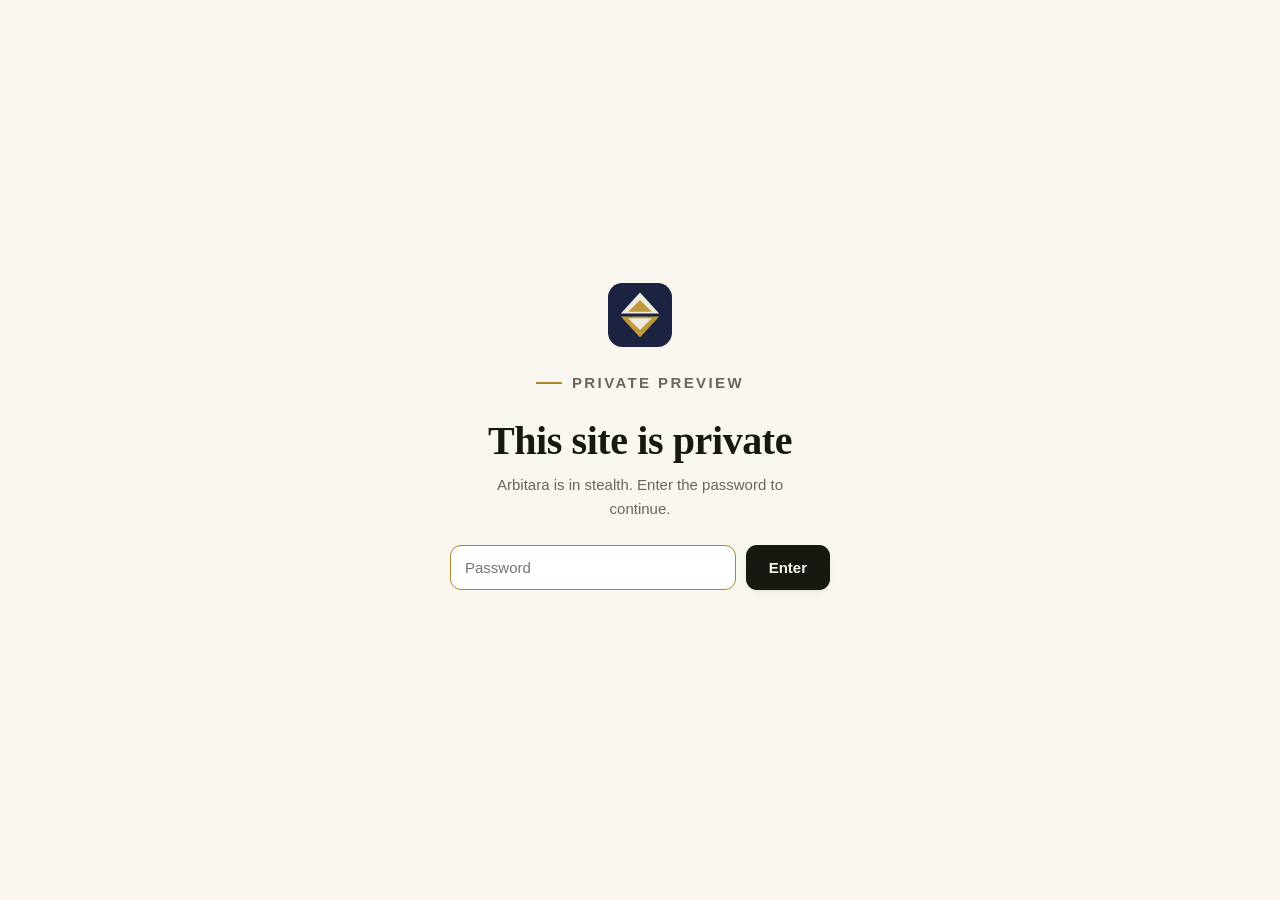
==== index.html @ a1c79629 "Add Further Reading page with admin-managed link list" ====
<!DOCTYPE html>
<html lang="en" data-arb-home>
<head>
<meta charset="UTF-8">
<meta name="viewport" content="width=device-width, initial-scale=1">
<meta name="robots" content="noindex, nofollow">
<title>Arbitara: The Power to Decide</title>
<meta name="description" content="Arbitara is a field guide to the arbitrium, the management decision. A practitioner's approach to framing, deciding, and learning: the decision science that separates a good process from a lucky outcome.">
<meta property="og:title" content="Arbitara: The Power to Decide">
<meta property="og:description" content="A practitioner's field guide to the management decision: framing, options, assumptions, ownership, and the feedback loop most organizations never close.">
<meta property="og:type" content="website">
<meta name="theme-color" content="#FAF7F1" media="(prefers-color-scheme: light)">
<meta name="theme-color" content="#14130F" media="(prefers-color-scheme: dark)">
<link rel="icon" href="data:image/svg+xml,%3Csvg xmlns='http://www.w3.org/2000/svg' viewBox='0 0 40 40'%3E%3Crect width='40' height='40' rx='9' fill='%231C2340'/%3E%3Cpath d='M20 6 L32 19 L8 19 Z' fill='%23EFEAE0'/%3E%3Cpath d='M20 10.6 L27.4 18 L12.6 18 Z' fill='%23BE9A3B'/%3E%3Cpath d='M8 21 L32 21 L20 34 Z' fill='%23BE9A3B'/%3E%3Cpath d='M12.6 22 L27.4 22 L20 29.4 Z' fill='%23EFEAE0'/%3E%3C/svg%3E">
<link rel="stylesheet" href="style.css">
<script>document.documentElement.className+=' arb-cloak';setTimeout(function(){document.documentElement.classList.remove('arb-cloak');},2000);</script>
<style>html.arb-cloak{visibility:hidden}</style>
<script src="config.js"></script>
</head>
<body>

<!-- ============ NAV ============ -->
<header class="nav" id="nav">
  <div class="wrap nav-inner">
    <a href="#top" class="brand" aria-label="Arbitara home">
      <svg class="mark" viewBox="0 0 40 40" fill="none" aria-hidden="true">
        <rect width="40" height="40" rx="9" fill="#1C2340"/>
        <path d="M20 6 L32 19 L8 19 Z" fill="#EFEAE0"/>
        <path d="M20 10.6 L27.4 18 L12.6 18 Z" fill="#BE9A3B"/>
        <path d="M8 21 L32 21 L20 34 Z" fill="#BE9A3B"/>
        <path d="M12.6 22 L27.4 22 L20 29.4 Z" fill="#EFEAE0"/>
      </svg>
      Arbitara <small>Decide to win</small>
    </a>
    <nav class="nav-links" id="navLinks" aria-label="Pages">
      <span class="nav-current">Home</span>
      <a href="white-paper.html" class="nav-goto">White paper</a>
      <a href="self-check.html" class="nav-goto">Self-Check</a>
      <a href="investor.html" class="nav-goto">Investors</a>
      <a href="#contact">Contact</a>
    </nav>
    <div class="nav-tools">
      <button class="icon-btn" id="themeBtn" aria-label="Toggle light and dark theme" title="Toggle theme">
        <svg class="ico-sun" viewBox="0 0 24 24" fill="none" stroke="currentColor" stroke-width="1.8" stroke-linecap="round"><circle cx="12" cy="12" r="4.2"/><path d="M12 2v2.5M12 19.5V22M4.2 4.2l1.8 1.8M18 18l1.8 1.8M2 12h2.5M19.5 12H22M4.2 19.8 6 18M18 6l1.8-1.8"/></svg>
      </button>
      <button class="icon-btn nav-toggle" id="navToggle" aria-label="Toggle menu" aria-expanded="false">
        <svg viewBox="0 0 24 24" fill="none" stroke="currentColor" stroke-width="1.9" stroke-linecap="round"><path d="M4 7h16M4 12h16M4 17h16"/></svg>
      </button>
    </div>
  </div>
  <nav class="subnav" id="subnav" aria-label="On this page">
    <div class="wrap subnav-inner">
      <a href="#platform">Platform</a>
      <a href="#disappear">The Gap</a>
      <a href="#ai">AI &amp; Ownership</a>
    </div>
  </nav>
</header>

<main id="top">

<!-- ============ HERO ============ -->
<section class="hero" id="hero">
  <div class="hero-bg" id="heroBg"></div>
  <div class="wrap hero-grid">
    <div class="reveal">
      <p class="eyebrow">Arbitara · Decide to win</p>
      <h1>The power to <span class="em">decide</span> is a discipline, not a talent.</h1>
      <p class="lede">Organizations map their processes, model their architectures, and instrument everything they do. Then they make their most consequential choices in a room, with no structure, no record, and no way to learn from what happens next. Arbitara is a practitioner's field guide to closing that gap.</p>
      <p class="lede hero-thesis">A decision framework, and the platform to run it — advised by AI, owned by you.</p>
      <div class="hero-cta">
        <a href="#contact" class="btn btn-primary"><span class="cta-label">Ask for a demo</span>
          <svg viewBox="0 0 24 24" fill="none" stroke="currentColor" stroke-width="2" stroke-linecap="round"><path d="M5 12h14M13 6l6 6-6 6"/></svg></a>
        <a href="white-paper.html" class="btn btn-ghost"><span class="cta-label">Read the white paper</span></a>
      </div>
      <p class="hero-etym"><b>ar·<i>bi</i>·tri·um</b> <i>/ ɑːrˈbɪtriəm /</i> — from the Latin: the act of forming a considered view and committing to it.</p>
    </div>
  </div>

  <div class="wrap">
    <div class="stats reveal">
      <div class="stat">
        <div class="n"><span class="u">20%</span></div>
        <div class="l">of respondents say their organization excels at decision making.</div>
        <div class="src">McKinsey Global Survey, 2019</div>
      </div>
      <div class="stat">
        <div class="n">&gt;<span class="u">45%</span></div>
        <div class="l">of decision-making at large companies is too slow.</div>
        <div class="src">Harvard Business Review, 2025</div>
      </div>
      <div class="stat">
        <div class="n"><span class="u">95%</span></div>
        <div class="l">correlation between excelling at decisions and top-tier financial results.</div>
        <div class="src">Bain &amp; Company, 2011</div>
      </div>
      <div class="stat">
        <div class="n"><span class="u">$250M</span></div>
        <div class="l">in wages squandered annually: about 530,000 lost manager-days a year at a typical Fortune 500 company.</div>
        <div class="src">McKinsey, 2019</div>
      </div>
    </div>
  </div>
</section>

<!-- ============ WHAT ARBITARA IS (PLATFORM) ============ -->
<section id="platform">
  <div class="wrap">
    <div class="head reveal">
      <p class="eyebrow">What Arbitara is</p>
      <h2>A decision framework, and the platform to run it.</h2>
      <p>Arbitara combines a practitioner's decision framework with the technology to operate it — capturing, governing, and learning from every decision, so accountability and speed stop trading against each other.</p>
    </div>

    <p class="plat-hint reveal">Tap any step or block for what it means.</p>

    <div class="plat reveal">
      <!-- The framework -->
      <div class="plat-panel">
        <div class="plat-panel-label"><span class="k">The framework</span> — how good decisions get made</div>
        <div class="plat-flow">
          <button type="button" class="plat-step" aria-expanded="false" data-label="Frame" data-note="Set the strategic context, clarify who actually owns the call, and state the real decision. Getting the question right, before touching the answer.">Frame</button>
          <button type="button" class="plat-step" aria-expanded="false" data-label="Structure" data-note="Name the assumptions, generate genuine options (including doing nothing), and set the criteria that will decide — before the evidence arrives to bias them.">Structure</button>
          <button type="button" class="plat-step" aria-expanded="false" data-label="Evaluate" data-note="Weigh the options against the criteria, and record the decision with its reasoning intact — not just the outcome, but why.">Evaluate</button>
          <button type="button" class="plat-step" aria-expanded="false" data-label="Deliver" data-note="Communicate the rationale, implement, and monitor outcomes against what was predicted — so the decision can be reviewed and learned from.">Deliver</button>
        </div>
        <button type="button" class="plat-loop" aria-expanded="false" data-label="Learning &amp; adaptation" data-note="Assumptions get review dates; outcomes are compared to what each decision predicted. The record feeds back, so the next decision starts from what the last one taught.">
          <svg viewBox="0 0 24 24" fill="none" stroke="currentColor" stroke-width="2" stroke-linecap="round" stroke-linejoin="round"><path d="M3 12a9 9 0 0 1 15-6.7L21 8"/><path d="M21 3v5h-5"/><path d="M21 12a9 9 0 0 1-15 6.7L3 16"/><path d="M3 21v-5h5"/></svg>
          Learning &amp; adaptation
        </button>
        <div class="plat-detail" role="region" aria-live="polite" hidden></div>
      </div>

      <div class="plat-join" aria-hidden="true">
        <svg viewBox="0 0 24 24" fill="none" stroke="currentColor" stroke-width="2" stroke-linecap="round" stroke-linejoin="round"><path d="M17 1l4 4-4 4"/><path d="M3 11V9a4 4 0 0 1 4-4h14"/><path d="M7 23l-4-4 4-4"/><path d="M21 13v2a4 4 0 0 1-4 4H3"/></svg>
        <span>runs on</span>
      </div>

      <!-- The platform -->
      <div class="plat-panel">
        <div class="plat-panel-label"><span class="k">The platform</span> — the technology underneath</div>
        <div class="plat-tier">
          <span class="plat-tier-name">Foundation</span>
          <div class="plat-blocks">
            <button type="button" class="plat-block" aria-expanded="false" data-label="Capturing" data-note="Every decision recorded as a structured object — options, criteria, assumptions and the accountable owner — not buried in a deck or an inbox thread.">Capturing</button>
            <button type="button" class="plat-block" aria-expanded="false" data-label="Taxonomy &amp; Library" data-note="A searchable library of past decisions and their reasoning, organised so the next choice starts from what the organisation already knows.">Taxonomy &amp; Library</button>
            <button type="button" class="plat-block" aria-expanded="false" data-label="Governance" data-note="Decision weight scaled to the stakes — the right process, owner and review for each — enforced by the platform, not left to hope.">Governance</button>
          </div>
        </div>
        <div class="plat-tier">
          <span class="plat-tier-name">Intelligence &amp; advisory</span>
          <div class="plat-blocks">
            <button type="button" class="plat-block gold" aria-expanded="false" data-label="Alignment" data-note="Surfaces where criteria, assumptions or owners conflict across decisions, so misalignment is caught before it quietly compounds.">Alignment</button>
            <button type="button" class="plat-block gold" aria-expanded="false" data-label="Intelligence" data-note="Turns the accumulated record into patterns — what the organisation consistently values, overlooks, and gets wrong.">Intelligence</button>
            <button type="button" class="plat-block gold" aria-expanded="false" data-label="AI Advisory" data-note="AI structures options, flags missing alternatives and expiring assumptions, and makes bias visible. The human still decides, and stays accountable.">AI Advisory</button>
          </div>
        </div>
        <div class="plat-detail" role="region" aria-live="polite" hidden></div>
      </div>

      <p class="plat-payoff">Every decision leaves a reusable asset behind. The process becomes <span>decision intelligence</span>.</p>
    </div>
  </div>
</section>

<!-- ============ THE GAP / DISAPPEARANCE ============ -->
<section id="disappear" class="section-alt">
  <div class="wrap">
    <div class="head reveal">
      <p class="eyebrow">The visibility gap</p>
      <h2>A decision is communicated. Its reasoning is not.</h2>
      <p>Walk through what happens when a significant choice is made. A recommendation is presented. Alternatives are discussed, sometimes cursorily. A direction is chosen; a follow-up goes out. What almost never survives the meeting is the <em>reasoning</em>: the options weighed, the criteria that decided it, the assumptions it rests on, and the owner who committed. The outcome becomes visible. The logic that produced it evaporates.</p>
    </div>

    <div class="grid g-4">
      <div class="card loss reveal" style="grid-template-columns:1fr">
        <div><span class="num">01</span>
          <h3>The options not chosen</h3>
          <p>Every real decision rejects alternatives. Without a record of what was considered and why, they cease to exist for the next leader who faces a related question.</p>
          <div class="save"><svg viewBox="0 0 24 24" fill="none" stroke="currentColor" stroke-width="2" stroke-linecap="round"><path d="M20 6 9 17l-5-5"/></svg>Each choice becomes an input to the next, with no rediscovery at full cost.</div>
        </div>
      </div>
      <div class="card loss reveal" style="grid-template-columns:1fr">
        <div><span class="num">02</span>
          <h3>The criteria used</h3>
          <p>What made the winning option win? Cost, speed, strategic fit, risk. Left implicit, the logic is invisible, and so is any inconsistency in how similar decisions get made.</p>
          <div class="save"><svg viewBox="0 0 24 24" fill="none" stroke="currentColor" stroke-width="2" stroke-linecap="round"><path d="M20 6 9 17l-5-5"/></svg>Tracked criteria reveal what you consistently value, and what you overlook.</div>
        </div>
      </div>
      <div class="card loss reveal" style="grid-template-columns:1fr">
        <div><span class="num">03</span>
          <h3>The assumptions made</h3>
          <p>Every commitment rests on claims about the world: growth, competition, technology. These are not facts. They are time-bounded hypotheses, most with expiry dates.</p>
          <div class="save"><svg viewBox="0 0 24 24" fill="none" stroke="currentColor" stroke-width="2" stroke-linecap="round"><path d="M20 6 9 17l-5-5"/></svg>Reviewed as conditions change, so a wrong direction gets caught early.</div>
        </div>
      </div>
      <div class="card loss reveal" style="grid-template-columns:1fr">
        <div><span class="num">04</span>
          <h3>The accountable owner</h3>
          <p>Without a named owner, accountability is collective, which in practice means it belongs to no one. The commitment exists; the person watching its outcome does not.</p>
          <div class="save"><svg viewBox="0 0 24 24" fill="none" stroke="currentColor" stroke-width="2" stroke-linecap="round"><path d="M20 6 9 17l-5-5"/></svg>Named ownership turns accountability from a hope into a structure.</div>
        </div>
      </div>
    </div>

    <div class="pull reveal" style="margin-top:64px">
      <p>“A decision without its reasoning does not travel. It arrives as a fact. Facts do not get revisited when conditions change. Decisions should.”</p>
    </div>
  </div>
</section>

<!-- ============ AI & OWNERSHIP ============ -->
<section id="ai">
  <div class="wrap">
    <div class="head center reveal">
      <p class="eyebrow" style="justify-content:center">A governance commitment</p>
      <h2>AI advises. The human decides. Always.</h2>
      <p>Management decisions are not primarily an analytical problem. They are an <em>organizational commitment</em> problem, and the two require different instruments. AI expands the decision-maker's field of view; it does not carry the moral accountability the choice demands. That accountability requires someone who can be questioned, explain their reasoning, and bear the consequences of being wrong.</p>
    </div>

    <div class="ai-illo reveal" aria-hidden="true">
      <div class="ai-illo-row">
        <ul class="ai-illo-list left">
          <li class="head-label" data-arb-edit="ai.illo.leftLabel">AI and System enable scalable speed &amp; intelligence</li>
          <li><svg viewBox="0 0 24 24" fill="none" stroke="currentColor" stroke-width="1.7" stroke-linecap="round" stroke-linejoin="round"><circle cx="12" cy="12" r="9"/><path d="M15 9l-4.5 1.5L9 15l4.5-1.5L15 9Z"/></svg><span data-arb-edit="ai.illo.leftItem1">Guidance</span></li>
          <li><svg viewBox="0 0 24 24" fill="none" stroke="currentColor" stroke-width="1.7" stroke-linecap="round" stroke-linejoin="round"><path d="M12 21V10M12 10 7 5M12 10l5-5M12 10V3"/></svg><span data-arb-edit="ai.illo.leftItem2">Process options</span></li>
          <li><svg viewBox="0 0 24 24" fill="none" stroke="currentColor" stroke-width="1.7" stroke-linecap="round" stroke-linejoin="round"><path d="M12 4 5 19h14L12 4Z"/><path d="M13 9l6 4M14 12l5 2"/></svg><span data-arb-edit="ai.illo.leftItem3">Strategic insights</span></li>
          <li><svg viewBox="0 0 24 24" fill="none" stroke="currentColor" stroke-width="1.7" stroke-linecap="round" stroke-linejoin="round"><circle cx="10" cy="14" r="6.5"/><path d="M14.5 18.5 20 20l-1.5-5.5"/></svg><span data-arb-edit="ai.illo.leftItem4">Decisive intelligence</span></li>
        </ul>

        <div class="ai-illo-center">
          <div class="ai-illo-venn">
            <div class="venn-circle ai">
              <svg class="venn-icon" viewBox="0 0 24 24" fill="currentColor" stroke="none"><path d="M12 2c.7 6.2 1.6 7.1 7.8 7.8-6.2.7-7.1 1.6-7.8 7.8-.7-6.2-1.6-7.1-7.8-7.8C10.4 9.1 11.3 8.2 12 2Z"/><path d="M19 16.5c.35 2.3.7 2.65 3 3-2.3.35-2.65.7-3 3-.35-2.3-.7-2.65-3-3 2.3-.35 2.65-.7 3-3Z"/></svg>
              <span class="venn-name" data-arb-edit="ai.illo.vennAiName">AI</span>
            </div>
            <div class="venn-center">
              <span class="venn-pulse-dot"></span>
              <span class="venn-cycle"><b data-arb-edit="ai.illo.vennCycle1">Collaboration</b><b data-arb-edit="ai.illo.vennCycle2">Context</b><b data-arb-edit="ai.illo.vennCycle3">Feedback</b></span>
            </div>
            <div class="venn-circle human">
              <svg class="venn-icon" viewBox="0 0 24 24" fill="none" stroke="currentColor" stroke-width="1.6" stroke-linecap="round" stroke-linejoin="round"><circle cx="12" cy="8" r="4"/><path d="M4 21c0-4.4 3.6-7 8-7s8 2.6 8 7"/></svg>
              <span class="venn-name" data-arb-edit="ai.illo.vennHumanName">Human</span>
            </div>
          </div>
          <div class="ai-illo-platform">
            <div class="platform-item"><svg viewBox="0 0 24 24" fill="none" stroke="currentColor" stroke-width="1.6" stroke-linecap="round" stroke-linejoin="round"><path d="M4 10h16M5 10l7-5 7 5M5 10v8M19 10v8M9 10v8M15 10v8M3 20h18"/></svg><span data-arb-edit="ai.illo.platform1">Governance</span></div>
            <div class="platform-item"><svg viewBox="0 0 24 24" fill="none" stroke="currentColor" stroke-width="1.6" stroke-linecap="round" stroke-linejoin="round"><ellipse cx="12" cy="6" rx="7" ry="2.6"/><path d="M5 6v6c0 1.4 3.1 2.6 7 2.6s7-1.2 7-2.6V6"/><path d="M5 12v6c0 1.4 3.1 2.6 7 2.6s7-1.2 7-2.6v-6"/></svg><span data-arb-edit="ai.illo.platform2">Memory</span></div>
            <div class="platform-item"><svg viewBox="0 0 24 24" fill="none" stroke="currentColor" stroke-width="1.6" stroke-linecap="round" stroke-linejoin="round"><circle cx="12" cy="6" r="1.8"/><circle cx="6" cy="17" r="1.8"/><circle cx="18" cy="17" r="1.8"/><path d="M12 7.8 6.9 15.5M12 7.8l5.1 7.7M7.8 17h8.4"/></svg><span data-arb-edit="ai.illo.platform3">Learning</span></div>
            <div class="platform-item"><svg viewBox="0 0 24 24" fill="none" stroke="currentColor" stroke-width="1.6" stroke-linecap="round" stroke-linejoin="round"><circle cx="11" cy="12" r="8"/><path d="M9 8.5v7l6-3.5-6-3.5Z"/></svg><span data-arb-edit="ai.illo.platform4">Execution</span></div>
          </div>
          <div class="platform-label" data-arb-edit="ai.illo.platformLabel">Strategic platform</div>
        </div>

        <ul class="ai-illo-list right">
          <li class="head-label" data-arb-edit="ai.illo.rightLabel">Humans provide decision judgment &amp; integrity</li>
          <li><svg viewBox="0 0 24 24" fill="none" stroke="currentColor" stroke-width="1.7" stroke-linecap="round" stroke-linejoin="round"><circle cx="12" cy="12" r="9"/><path d="M15 9l-4.5 1.5L9 15l4.5-1.5L15 9Z"/></svg><span data-arb-edit="ai.illo.rightItem1">Strategic direction</span></li>
          <li><svg viewBox="0 0 24 24" fill="none" stroke="currentColor" stroke-width="1.7" stroke-linecap="round" stroke-linejoin="round"><path d="M12 3v18M7 7h10M7 7l-3 6a3 3 0 0 0 6 0l-3-6ZM17 7l-3 6a3 3 0 0 0 6 0l-3-6Z"/></svg><span data-arb-edit="ai.illo.rightItem2">Choices &amp; alignment</span></li>
          <li><svg viewBox="0 0 24 24" fill="none" stroke="currentColor" stroke-width="1.7" stroke-linecap="round" stroke-linejoin="round"><circle cx="9" cy="9" r="5"/><circle cx="15" cy="15" r="5"/></svg><span data-arb-edit="ai.illo.rightItem3">Accountability &amp; ownership</span></li>
          <li><svg viewBox="0 0 24 24" fill="none" stroke="currentColor" stroke-width="1.7" stroke-linecap="round" stroke-linejoin="round"><path d="m7 4 4 4-6 6 3 3 6-6 4 4M15 6l3-3 3 3-3 3M4 20h9"/></svg><span data-arb-edit="ai.illo.rightItem4">Final judgment</span></li>
        </ul>
      </div>

      <div class="ai-illo-bottom">
        <div class="pedestal">
          <svg viewBox="0 0 24 24" fill="none" stroke="currentColor" stroke-width="1.7" stroke-linecap="round" stroke-linejoin="round"><circle cx="12" cy="6" r="3"/><path d="M7 21v-3c0-3 2.2-5 5-5s5 2 5 5v3"/></svg>
          <div class="pedestal-base"></div>
        </div>
        <p class="pedestal-note" data-arb-edit="ai.illo.pedestalNote"><b>Humans stay in power of decisions.</b> AI informs and structures.</p>
        <div class="ai-illo-steps">
          <div class="step"><span class="step-icon"><svg viewBox="0 0 24 24" fill="none" stroke="currentColor" stroke-width="1.7" stroke-linecap="round" stroke-linejoin="round"><path d="M6 3h9l4 4v14H6Z"/><path d="M15 3v4h4M9 12h7M9 15.5h7M9 8.5h3"/></svg></span><span data-arb-edit="ai.illo.step1">AI provides insights</span></div>
          <svg class="step-arrow" viewBox="0 0 24 24" fill="none" stroke="currentColor" stroke-width="2" stroke-linecap="round"><path d="M5 12h14M13 6l6 6-6 6"/></svg>
          <div class="step"><span class="step-icon"><svg viewBox="0 0 24 24" fill="none" stroke="currentColor" stroke-width="1.7" stroke-linecap="round" stroke-linejoin="round"><circle cx="12" cy="8" r="4"/><path d="M4 21c0-4.4 3.6-7 8-7s8 2.6 8 7"/></svg></span><span data-arb-edit="ai.illo.step2">Human makes the decision</span></div>
          <svg class="step-arrow" viewBox="0 0 24 24" fill="none" stroke="currentColor" stroke-width="2" stroke-linecap="round"><path d="M5 12h14M13 6l6 6-6 6"/></svg>
          <div class="step"><span class="step-icon"><svg viewBox="0 0 24 24" fill="none" stroke="currentColor" stroke-width="1.7" stroke-linecap="round" stroke-linejoin="round"><path d="M12 3 5 6v5c0 4.6 3 7.8 7 10 4-2.2 7-5.4 7-10V6l-7-3Z"/><path d="m9 12 2 2 4-4"/></svg></span><span data-arb-edit="ai.illo.step3">Both re-evaluate</span></div>
        </div>
      </div>
    </div>

    <div class="ai-split reveal">
      <div class="ai-col advises">
        <div class="role" data-arb-edit="ai.split.leftRole">What the intelligence layer does</div>
        <h3 data-arb-edit="ai.split.leftH3">Raises the quality of the human choice</h3>
        <ul>
          <li><svg viewBox="0 0 24 24" fill="none" stroke="currentColor" stroke-width="2" stroke-linecap="round"><path d="M20 6 9 17l-5-5"/></svg><span data-arb-edit="ai.split.leftItem1"><b>Structures</b>: surfaces relevant criteria and flags when the do-nothing option is missing.</span></li>
          <li><svg viewBox="0 0 24 24" fill="none" stroke="currentColor" stroke-width="2" stroke-linecap="round"><path d="M20 6 9 17l-5-5"/></svg><span data-arb-edit="ai.split.leftItem2"><b>Generates options</b>: surfaces analogous past decisions and what happened.</span></li>
          <li><svg viewBox="0 0 24 24" fill="none" stroke="currentColor" stroke-width="2" stroke-linecap="round"><path d="M20 6 9 17l-5-5"/></svg><span data-arb-edit="ai.split.leftItem3"><b>Monitors assumptions</b>: flags when one nears its review date or is contradicted.</span></li>
          <li><svg viewBox="0 0 24 24" fill="none" stroke="currentColor" stroke-width="2" stroke-linecap="round"><path d="M20 6 9 17l-5-5"/></svg><span data-arb-edit="ai.split.leftItem4"><b>Detects bias</b>: makes visible the options never evaluated, the criteria overweighted.</span></li>
        </ul>
      </div>
      <div class="ai-col decides">
        <div class="role" data-arb-edit="ai.split.rightRole">What it must never do</div>
        <h3 data-arb-edit="ai.split.rightH3">Take the decision, or the accountability</h3>
        <ul>
          <li><svg viewBox="0 0 24 24" fill="none" stroke="currentColor" stroke-width="2" stroke-linecap="round"><path d="M18 6 6 18M6 6l12 12"/></svg><span data-arb-edit="ai.split.rightItem1">It does not select the final criteria or set the weights.</span></li>
          <li><svg viewBox="0 0 24 24" fill="none" stroke="currentColor" stroke-width="2" stroke-linecap="round"><path d="M18 6 6 18M6 6l12 12"/></svg><span data-arb-edit="ai.split.rightItem2">It does not recommend which option to choose. The decision stays open until a human closes it.</span></li>
          <li><svg viewBox="0 0 24 24" fill="none" stroke="currentColor" stroke-width="2" stroke-linecap="round"><path d="M18 6 6 18M6 6l12 12"/></svg><span data-arb-edit="ai.split.rightItem3">It does not revise assumptions or reopen a decision on its own.</span></li>
          <li><svg viewBox="0 0 24 24" fill="none" stroke="currentColor" stroke-width="2" stroke-linecap="round"><path d="M18 6 6 18M6 6l12 12"/></svg><span data-arb-edit="ai.split.rightItem4">It does not correct the bias. It only makes it visible for a human to act on.</span></li>
        </ul>
      </div>
    </div>
  </div>
</section>

<!-- ============ CONTACT ============ -->
<section id="contact" class="section-alt">
  <div class="wrap">
    <div class="head reveal">
      <p class="eyebrow">Get in touch</p>
      <h2>Whatever stage you're at, start here.</h2>
      <p>Arbitara is in stealth. Leave your details and tell us where your interest sits today. We'll follow up accordingly, whether that's a note when membership opens or a conversation this week.</p>
    </div>

    <form class="contact-card reveal" id="contactForm" novalidate>
      <div class="cf-row">
        <div class="cf-field">
          <label for="cfName">Name</label>
          <input type="text" id="cfName" name="name" required autocomplete="name" placeholder="Jane Practitioner">
        </div>
        <div class="cf-field">
          <label for="cfEmail">Email</label>
          <input type="email" id="cfEmail" name="email" required autocomplete="email" placeholder="you@company.com">
        </div>
      </div>

      <div class="cf-row">
        <div class="cf-field">
          <label for="cfTitle">Job title</label>
          <input type="text" id="cfTitle" name="jobTitle" autocomplete="organization-title" placeholder="VP Strategy">
        </div>
        <div class="cf-field">
          <label for="cfCompanySize">Company size</label>
          <input type="text" id="cfCompanySize" name="companySize" placeholder="e.g. 200 employees">
        </div>
      </div>

      <div class="cf-field">
        <label>Your interest in the topic?</label>
        <div class="cf-interest" role="radiogroup" aria-label="Interest level">
          <input type="radio" name="interest" id="cfI1" value="Get updates">
          <label for="cfI1">Get updates</label>
          <input type="radio" name="interest" id="cfI2" value="Discuss">
          <label for="cfI2">Discuss</label>
          <input type="radio" name="interest" id="cfI3" value="Use">
          <label for="cfI3">Use</label>
        </div>
      </div>

      <div class="cf-field">
        <label for="cfMessage">Anything you'd like to add?</label>
        <textarea id="cfMessage" name="message" rows="4" maxlength="300" placeholder="Optional — tell us more about your situation or what you're looking for."></textarea>
      </div>

      <div class="cf-consent">
        <input type="checkbox" id="cfConsent" name="consent" required>
        <label for="cfConsent">I agree to the <a href="privacy.html" target="_blank" rel="noopener">Privacy Policy</a> and have read the <a href="imprint.html" target="_blank" rel="noopener">Imprint</a>.</label>
      </div>

      <button type="submit" class="btn btn-primary">Send</button>
      <div class="cf-msg" aria-live="polite"></div>
    </form>
  </div>
</section>

</main>

<!-- ============ FOOTER ============ -->
<footer class="footer">
  <div class="wrap">
    <div class="footer-top">
      <div>
        <a href="#top" class="brand">
          <svg class="mark" viewBox="0 0 40 40" fill="none" aria-hidden="true"><rect width="40" height="40" rx="9" fill="#1C2340"/><path d="M20 6 L32 19 L8 19 Z" fill="#EFEAE0"/><path d="M20 10.6 L27.4 18 L12.6 18 Z" fill="#BE9A3B"/><path d="M8 21 L32 21 L20 34 Z" fill="#BE9A3B"/><path d="M12.6 22 L27.4 22 L20 29.4 Z" fill="#EFEAE0"/></svg>
          Arbitara
        </a>
        <p>A practice devoted to the arbitrium, the management decision. We write about framing, options, ownership, and the feedback loop most organizations never close. Something is being built here. For now, the field guide.</p>
        <div class="stealth"><span class="pip"></span> Building quietly · more soon</div>
      </div>
      <div>
        <h5>This Page</h5>
        <ul>
          <li><a href="#platform">What Arbitara is</a></li>
          <li><a href="#disappear">The visibility gap</a></li>
          <li><a href="#ai">AI &amp; ownership</a></li>
          <li><a href="#contact">Contact</a></li>
        </ul>
      </div>
      <div>
        <h5>The White Paper</h5>
        <ul>
          <li><a href="white-paper.html#disappear">The visibility gap</a></li>
          <li><a href="white-paper.html#anatomy">Anatomy of a decision</a></li>
          <li><a href="white-paper.html#process">The twelve-step process</a></li>
          <li><a href="white-paper.html#tiers">The three tiers</a></li>
          <li><a href="white-paper.html#bias">Bias &amp; noise</a></li>
          <li><a href="white-paper.html#principles">Seven principles</a></li>
        </ul>
      </div>
      <div>
        <h5>Self-Check</h5>
        <ul>
          <li><a href="self-check.html#assessment">Five-question self-check</a></li>
          <li><a href="self-check.html#toolkit">Pre-decision checklist</a></li>
          <li><a href="investor.html">Investors</a></li>
          <li><a href="reading.html">Further reading</a></li>
        </ul>
      </div>
    </div>
    <div class="footer-bar">
      <div>© <span id="yr"></span> Arbitara · <span class="lat">Decide to win</span></div>
      <div><a href="imprint.html">Imprint</a> · <a href="privacy.html">Privacy</a></div>
      <div><a href="mailto:decide@arbitara.com">decide@arbitara.com</a></div>
      <div><a href="https://ui-demo-e17.pages.dev" target="_blank" rel="noopener">Preview the workbench →</a></div>
    </div>
  </div>
</footer>

<script src="app.js"></script>
<script src="admin-edit.js"></script>
</body>
</html>
---- style.css ----
/* ==========================================================================
   Arbitara — arbitara.com
   A practitioner's field guide to the power to decide.
   Self-contained, no external dependencies. Light + dark aware.
   ========================================================================== */

:root {
  --paper:      #FAF7F1;
  --paper-2:    #F3EEE4;
  --card:       #FFFFFF;
  --ink:        #191712;
  --ink-soft:   #3A362E;
  --muted:      #6C6558;
  --faint:      #928B7C;
  --line:       #E4DCCC;
  --line-2:     #D8CFBB;
  --accent:     #B0862B;   /* Arbitara brass-gold (fills, dots, rules) */
  --accent-ink: #836417;   /* darker gold for text/links on light */
  --slate:      #1C2340;   /* Arbitara navy */
  --slate-soft: #45507A;
  /* Brand-lockup constants — fixed across themes (they sit on the navy badge) */
  --brand-navy:  #1C2340;
  --brand-gold:  #BE9A3B;
  --brand-cream: #EFEAE0;
  --good:       #3E6E4B;
  --warn:       #A8571C;
  --danger:     #9B3B2E;
  --shadow:     0 1px 2px rgba(25,23,18,.04), 0 12px 32px -12px rgba(25,23,18,.14);
  --shadow-sm:  0 1px 2px rgba(25,23,18,.05), 0 4px 14px -8px rgba(25,23,18,.16);
  --serif: "Iowan Old Style", "Palatino Linotype", Palatino, "Book Antiqua", Georgia, serif;
  --sans: -apple-system, BlinkMacSystemFont, "Segoe UI", Inter, Roboto, Helvetica, Arial, sans-serif;
  --mono: "SF Mono", ui-monospace, "Menlo", "Consolas", monospace;
  --wrap: 1160px;
  --rad: 14px;
}

@media (prefers-color-scheme: dark) {
  :root {
    --paper:      #14130F;
    --paper-2:    #1B1A15;
    --card:       #1E1C17;
    --ink:        #F2ECE0;
    --ink-soft:   #DAD3C4;
    --muted:      #A79F8E;
    --faint:      #7E7767;
    --line:       #302D25;
    --line-2:     #3B372D;
    --accent:     #CBA343;
    --accent-ink: #D8B255;
    --slate:      #9FB0DF;
    --slate-soft: #8493C4;
    --good:       #7FB98C;
    --warn:       #D0894A;
    --danger:     #D98572;
    --shadow:     0 1px 2px rgba(0,0,0,.4), 0 18px 42px -16px rgba(0,0,0,.6);
    --shadow-sm:  0 1px 2px rgba(0,0,0,.4), 0 8px 20px -12px rgba(0,0,0,.6);
  }
}
:root[data-theme="dark"] {
  --paper:#14130F; --paper-2:#1B1A15; --card:#1E1C17; --ink:#F2ECE0; --ink-soft:#DAD3C4;
  --muted:#A79F8E; --faint:#7E7767; --line:#302D25; --line-2:#3B372D; --accent:#CBA343;
  --accent-ink:#D8B255; --slate:#9FB0DF; --slate-soft:#8493C4; --good:#7FB98C; --warn:#D0894A;
  --danger:#D98572; --shadow:0 1px 2px rgba(0,0,0,.4),0 18px 42px -16px rgba(0,0,0,.6);
  --shadow-sm:0 1px 2px rgba(0,0,0,.4),0 8px 20px -12px rgba(0,0,0,.6);
}
:root[data-theme="light"] {
  --paper:#FAF7F1; --paper-2:#F3EEE4; --card:#FFFFFF; --ink:#191712; --ink-soft:#3A362E;
  --muted:#6C6558; --faint:#928B7C; --line:#E4DCCC; --line-2:#D8CFBB; --accent:#B0862B;
  --accent-ink:#836417; --slate:#1C2340; --slate-soft:#45507A; --good:#3E6E4B; --warn:#A8571C;
  --danger:#9B3B2E; --shadow:0 1px 2px rgba(25,23,18,.04),0 12px 32px -12px rgba(25,23,18,.14);
  --shadow-sm:0 1px 2px rgba(25,23,18,.05),0 4px 14px -8px rgba(25,23,18,.16);
}

* { box-sizing: border-box; }
html { scroll-behavior: smooth; -webkit-text-size-adjust: 100%; }
@media (prefers-reduced-motion: reduce) { html { scroll-behavior: auto; } }
body {
  margin: 0;
  background: var(--paper);
  color: var(--ink);
  font-family: var(--sans);
  font-size: 18px;
  line-height: 1.6;
  -webkit-font-smoothing: antialiased;
  text-rendering: optimizeLegibility;
}
::selection { background: color-mix(in srgb, var(--accent) 26%, transparent); }

h1,h2,h3,h4 { font-family: var(--serif); font-weight: 600; line-height: 1.12; letter-spacing: -.01em; color: var(--ink); }
p { margin: 0 0 1.1em; }
a { color: var(--accent-ink); text-decoration: none; }
a:hover { text-decoration: underline; text-underline-offset: 3px; }
strong { color: var(--ink); font-weight: 650; }
hr { border: none; border-top: 1px solid var(--line); margin: 0; }

.wrap { width: 100%; max-width: var(--wrap); margin-inline: auto; padding-inline: 26px; }
.narrow { max-width: 760px; }

.eyebrow {
  font-family: var(--sans);
  font-size: 12.5px; font-weight: 700; letter-spacing: .16em; text-transform: uppercase;
  color: var(--accent-ink); margin: 0 0 18px;
  display: inline-flex; align-items: center; gap: 10px;
}
.eyebrow::before { content:""; width: 26px; height: 1.5px; background: var(--accent); display:inline-block; }

section { padding: clamp(64px, 9vw, 118px) 0; position: relative; }
.section-alt { background: var(--paper-2); border-block: 1px solid var(--line); }

/* ---------- Nav ---------- */
.nav {
  position: sticky; top: 0; z-index: 60;
  background: color-mix(in srgb, var(--paper) 86%, transparent);
  backdrop-filter: saturate(180%) blur(14px);
  -webkit-backdrop-filter: saturate(180%) blur(14px);
  border-bottom: 1px solid transparent;
  transition: border-color .3s, background .3s;
}
.nav.scrolled { border-bottom-color: var(--line); }
.nav-inner { display: flex; align-items: center; justify-content: space-between; height: 66px; }
.brand { display: flex; align-items: center; gap: 11px; font-family: var(--serif); font-size: 21px; font-weight: 600; color: var(--ink); letter-spacing: .01em; }
.brand:hover { text-decoration: none; }
.brand .mark { width: 26px; height: 26px; flex: none; }
.brand small { font-family: var(--sans); font-size: 10px; font-weight: 700; letter-spacing:.22em; text-transform: uppercase; color: var(--faint); align-self: center; margin-left: 2px; }
.nav-links { display: flex; align-items: center; gap: 28px; }
.nav-links a { color: var(--muted); font-size: 14.5px; font-weight: 500; white-space: nowrap; flex-shrink: 0; padding-bottom: 3px; box-shadow: 0 2px 0 0 transparent; transition: color .15s, box-shadow .15s; }
.nav-links a:hover { color: var(--ink); text-decoration: none; }
/* Scroll-spy: the in-view section's link, set by app.js as you scroll. */
.nav-links a.active { color: var(--ink); font-weight: 600; box-shadow: 0 2px 0 0 var(--accent); }
/* Marks links that leave the current page (another page, or a document) so
   they read as distinct from same-page anchors at a glance — color plus a
   small arrow glyph, not color alone, so the distinction isn't lost for
   anyone who can't rely on color. */
.nav-links a.nav-goto { color: var(--accent-ink); }
.nav-links a.nav-goto:hover { color: var(--accent); }
.nav-links a.nav-goto::after { content: "↗"; display: inline-block; margin-left: 3px; font-size: .82em; transform: translateY(-1px); }
/* The page you're already on — a static label (usually a <span>, not a
   link: nowhere to navigate to), styled like the scroll-spy .active state
   so "current" reads consistently whether it means a page or a section. */
.nav-links .nav-current { color: var(--ink); font-weight: 600; padding-bottom: 3px; box-shadow: 0 2px 0 0 var(--accent); white-space: nowrap; flex-shrink: 0; }
.nav-tools { display: flex; align-items: center; gap: 8px; }
.icon-btn {
  border: 1px solid var(--line-2); background: var(--card); color: var(--muted);
  width: 38px; height: 38px; border-radius: 10px; cursor: pointer; display: grid; place-items: center;
  transition: color .2s, border-color .2s, transform .1s;
}
.icon-btn:hover { color: var(--ink); border-color: var(--accent); }
.icon-btn:active { transform: scale(.94); }
.icon-btn svg { width: 18px; height: 18px; }
.nav-toggle { display: none; }
@keyframes navDrop { from { opacity: 0; transform: translateY(-8px); } to { opacity: 1; transform: none; } }
@media (prefers-reduced-motion: reduce) { .nav-links.open { animation: none; } }

/* ---------- Sub-nav ("on this page") ---------- */
/* A page's own section links, separate from the primary nav's page-level
   destinations above — keeps the header from growing a new top-level item
   every time a page gains a section. Sits inside the same sticky .nav, so
   both rows scroll away together; horizontally scrollable at any width
   rather than folding into the hamburger menu, since jumping to a section
   is a lighter action than navigating to a different page. Scroll-spied by
   app.js exactly like the old single-row nav-links were. */
.subnav { border-top: 1px solid var(--line); overflow-x: auto; scrollbar-width: none; }
.subnav::-webkit-scrollbar { display: none; }
.subnav-inner { display: flex; align-items: center; gap: 22px; height: 42px; }
.subnav a { color: var(--faint); font-size: 13px; font-weight: 500; white-space: nowrap; flex-shrink: 0; padding-bottom: 2px; box-shadow: 0 2px 0 0 transparent; transition: color .15s, box-shadow .15s; }
.subnav a:hover { color: var(--ink); text-decoration: none; }
.subnav a.active { color: var(--ink); font-weight: 600; box-shadow: 0 2px 0 0 var(--accent); }

/* ---------- Hero ---------- */
.hero { padding: clamp(72px, 12vw, 150px) 0 clamp(56px, 8vw, 96px); overflow: hidden; position: relative; }
.hero-grid { display: grid; grid-template-columns: 1.15fr .85fr; gap: clamp(30px, 5vw, 72px); align-items: center; position: relative; z-index: 1; }
.hero h1 { font-size: clamp(42px, 7vw, 82px); line-height: 1.02; margin: 0 0 26px; letter-spacing: -.02em; }
.hero h1 .em { font-style: italic; color: var(--accent-ink); }
.hero .lede { font-size: clamp(18px, 2.2vw, 21px); color: var(--ink-soft); max-width: 40ch; margin-bottom: 34px; }
.hero-thesis { font-weight: 600; color: var(--ink); }
.hero-etym { margin-top: 22px; font-size: 13.5px; color: var(--faint); max-width: 48ch; }
.hero-etym b { font-family: var(--serif); font-style: normal; font-weight: 600; color: var(--muted); }
.hero-etym i { font-style: italic; }
.hero-cta { display: flex; flex-wrap: wrap; gap: 14px; align-items: center; }

/* Optional photo treatment — applied only when config.hero.image is set
   (config.js adds .hero-photo + injects .hero-bg). Absent that, the hero
   keeps its plain look above untouched.
   .hero-bg and .hero-grid are stacked in the same CSS Grid cell so the photo
   always exactly matches however tall the headline/card content actually is
   — no independently-guessed height that can drift out of sync with content
   (which is what let the CTA buttons spill below the photo before). The
   stats strip is a later grid item, so it falls to its own row below,
   staying on the normal page background with its normal dark theme colors. */
.hero-photo { display: grid; grid-template-columns: 1fr; padding-top: 0; padding-bottom: 0; }
.hero-photo > .hero-bg { grid-area: 1 / 1; position: relative; width: 100%; height: 100%; overflow: hidden; }
.hero-bg img { width: 100%; height: 100%; object-fit: cover; object-position: 62% 38%; display: block; }
.hero-bg::after {
  content: ""; position: absolute; inset: 0;
  /* Two layers: a strong left-to-right scrim that holds darkness across the
     text column so the busy photo can't bleed through the copy, plus a light
     full-cover veil so the right side and full-width mobile text keep a
     minimum backing. */
  background:
    linear-gradient(100deg, rgba(10,9,7,.85) 0%, rgba(10,9,7,.78) 56%, rgba(10,9,7,.6) 70%, rgba(10,9,7,.32) 82%, rgba(10,9,7,.05) 95%),
    linear-gradient(180deg, rgba(10,9,7,.3), rgba(10,9,7,.16) 45%, rgba(10,9,7,.3));
}
.hero-photo > .hero-grid {
  grid-area: 1 / 1; position: relative; z-index: 1;
  min-height: clamp(520px, 74vh, 740px); align-content: center;
  padding-top: clamp(90px, 14vw, 170px); padding-bottom: clamp(56px, 8vw, 96px); margin-bottom: 0;
}
.hero-photo .eyebrow { color: #E4C97A; }
.hero-photo .eyebrow::before { background: #E4C97A; }
.hero-photo h1 { color: #FBF8F1; text-shadow: 0 2px 18px rgba(10,9,7,.45); }
.hero-photo h1 .em { color: #E4C97A; }
.hero-photo .lede { color: rgba(251,248,241,.95); text-shadow: 0 1px 10px rgba(10,9,7,.55); }
.hero-photo .hero-thesis { color: rgba(251,248,241,.98); text-shadow: 0 1px 10px rgba(10,9,7,.55); }
.hero-photo .hero-etym { color: rgba(251,248,241,.72); text-shadow: 0 1px 8px rgba(10,9,7,.6); }
.hero-photo .hero-etym b { color: rgba(251,248,241,.9); }
.hero-photo .btn-ghost { color: #FBF8F1; border-color: rgba(251,248,241,.4); }
.hero-photo .btn-ghost:hover { border-color: #E4C97A; color: #E4C97A; }
.hero-photo .btn-primary { background: #FBF8F1; color: #191712; }
.hero-photo .btn-primary:hover { background: #E4C97A; color: #191712; }

.btn {
  display: inline-flex; align-items: center; gap: 9px;
  font-family: var(--sans); font-size: 15px; font-weight: 600;
  padding: 13px 22px; border-radius: 11px; cursor: pointer; border: 1px solid transparent;
  transition: transform .12s ease, box-shadow .2s, background .2s, color .2s, border-color .2s;
}
.btn:hover { text-decoration: none; transform: translateY(-1px); }
.btn-primary { background: var(--ink); color: var(--paper); box-shadow: var(--shadow-sm); }
.btn-primary:hover { background: var(--accent-ink); color: #fff; }
.btn-ghost { background: transparent; color: var(--ink); border-color: var(--line-2); }
.btn-ghost:hover { border-color: var(--accent); color: var(--accent-ink); }
.btn svg { width: 16px; height: 16px; }

/* stat strip */
.stats { display: grid; grid-template-columns: repeat(4, 1fr); gap: 0; border-block: 1px solid var(--line); margin-top: clamp(48px,7vw,84px); }
.stat { padding: 30px 26px; border-left: 1px solid var(--line); }
.stat:first-child { border-left: none; }
.stat .n { font-family: var(--serif); font-size: clamp(30px, 4vw, 44px); color: var(--ink); line-height: 1; }
.stat .n .u { color: var(--accent-ink); }
.stat .l { font-size: 13.5px; color: var(--muted); margin-top: 12px; line-height: 1.4; }
.stat .src { font-size: 11.5px; color: var(--faint); margin-top: 8px; }

/* ---------- Section headers ---------- */
.head { max-width: 720px; margin-bottom: clamp(38px, 5vw, 60px); }
.head.center { margin-inline: auto; text-align: center; }
.head.center .eyebrow { }
.head h2 { font-size: clamp(30px, 4.4vw, 46px); margin: 0 0 18px; letter-spacing: -.015em; }
.head p { font-size: clamp(17px, 2vw, 20px); color: var(--muted); margin: 0; }

/* Optional per-section illustration/diagram, set from the admin. Framed as a
   card so any uploaded image — including ones with their own background —
   sits consistently in either theme. */
.head-figure { margin: 8px 0 clamp(38px, 5vw, 60px); border: 1px solid var(--line); border-radius: var(--rad); background: var(--card); box-shadow: var(--shadow-sm); overflow: hidden; }
.head-figure img { display: block; width: 100%; height: auto; }

/* ---------- Losses / feature grid ---------- */
.grid { display: grid; gap: 22px; }
.g-2 { grid-template-columns: repeat(2, 1fr); }
.g-3 { grid-template-columns: repeat(3, 1fr); }
.g-4 { grid-template-columns: repeat(4, 1fr); }

.card {
  background: var(--card); border: 1px solid var(--line); border-radius: var(--rad);
  padding: 26px; box-shadow: var(--shadow-sm); position: relative; overflow: hidden;
  transition: transform .2s ease, box-shadow .2s, border-color .2s;
}
.card:hover { transform: translateY(-3px); box-shadow: var(--shadow); border-color: var(--line-2); }
.card h3 { font-size: 21px; margin: 0 0 10px; }
.card p { font-size: 15.5px; color: var(--muted); margin: 0; }
.card .kicker { font-size: 12px; font-weight: 700; letter-spacing: .1em; text-transform: uppercase; color: var(--accent-ink); margin-bottom: 14px; display:block; }
.card .num { font-family: var(--serif); font-size: 15px; color: var(--faint); }

.loss { display: grid; grid-template-columns: auto 1fr; gap: 20px; align-items: start; }
.loss .idx { font-family: var(--serif); font-size: 30px; color: var(--accent); line-height: 1; width: 46px; }
.loss h3 { font-size: 19px; margin: 0 0 6px; }
.loss p { font-size: 15px; }
.loss .save { margin-top: 12px; font-size: 14px; color: var(--good); display: flex; gap: 8px; }
.loss .save svg { width: 16px; height: 16px; flex: none; margin-top: 2px; }

/* ---------- Process stepper ---------- */
.proc { display: block; }
.phases { display: grid; grid-template-columns: repeat(4, 1fr); gap: 18px; margin-bottom: 34px; }
.phase-col { display: flex; flex-direction: column; }
.phase-steps { display: flex; flex-direction: column; gap: 4px; }
.phase-label { font-size: 11.5px; font-weight: 700; letter-spacing: .14em; text-transform: uppercase; color: var(--accent-ink); margin: 0 0 10px; padding-bottom: 9px; border-bottom: 1px solid var(--line); }
.step-btn {
  text-align: left; border: none; background: transparent; cursor: pointer;
  padding: 11px 14px; border-radius: 10px; display: flex; gap: 13px; align-items: baseline;
  color: var(--muted); font-family: var(--sans); font-size: 15px; width: 100%;
  border-left: 2px solid transparent; transition: background .18s, color .18s, border-color .18s;
}
.step-btn:hover { background: color-mix(in srgb, var(--accent) 8%, transparent); color: var(--ink); }
.step-btn.active { background: color-mix(in srgb, var(--accent) 12%, transparent); color: var(--ink); border-left-color: var(--accent); font-weight: 600; }
.step-btn .sn { font-family: var(--serif); font-size: 14px; color: var(--accent-ink); width: 20px; flex: none; }

.step-panel { background: var(--card); border: 1px solid var(--line); border-radius: 16px; padding: clamp(26px,4vw,44px); box-shadow: var(--shadow); min-height: 320px; }
.step-panel .pnum { font-family: var(--serif); font-size: 15px; color: var(--accent-ink); font-weight: 700; letter-spacing: .08em; }
.step-panel h3 { font-size: clamp(24px, 3.4vw, 34px); margin: 8px 0 18px; }
.step-panel .what { font-size: 17.5px; color: var(--ink-soft); margin-bottom: 26px; }
.step-panel .cols { display: grid; grid-template-columns: 1fr 1fr; gap: 24px; }
.step-panel .col h4 { font-size: 13px; letter-spacing: .08em; text-transform: uppercase; margin: 0 0 10px; font-family: var(--sans); font-weight: 700; }
.step-panel .col.do h4 { color: var(--good); }
.step-panel .col.skip h4 { color: var(--danger); }
.step-panel .col p { font-size: 15px; color: var(--muted); margin: 0; }
.step-panel .col.do { border-left: 2px solid color-mix(in srgb, var(--good) 55%, transparent); padding-left: 18px; }
.step-panel .col.skip { border-left: 2px solid color-mix(in srgb, var(--danger) 45%, transparent); padding-left: 18px; }
.step-nav { display: flex; justify-content: space-between; margin-top: 30px; padding-top: 22px; border-top: 1px solid var(--line); }
.step-nav button { background: transparent; border: none; color: var(--muted); cursor: pointer; font-family: var(--sans); font-size: 14px; font-weight: 600; display: inline-flex; gap: 8px; align-items: center; padding: 4px; }
.step-nav button:hover { color: var(--accent-ink); }
.step-nav button:disabled { opacity: .3; cursor: default; }
.step-nav button svg { width: 15px; height: 15px; }

/* ---------- Tiers ---------- */
.tier-grid { display: grid; grid-template-columns: repeat(3, 1fr); gap: 20px; }
.tier { background: var(--card); border: 1px solid var(--line); border-radius: var(--rad); padding: 28px; box-shadow: var(--shadow-sm); position: relative; overflow: hidden; }
.tier::before { content: ""; position: absolute; inset: 0 0 auto 0; height: 4px; }
.tier.strategic::before { background: var(--danger); }
.tier.tactical::before { background: var(--accent); }
.tier.operational::before { background: var(--slate); }
.tier .tname { font-family: var(--serif); font-size: 24px; margin: 6px 0 4px; }
.tier .gv { font-size: 12px; font-weight: 700; letter-spacing: .08em; text-transform: uppercase; }
.tier.strategic .gv { color: var(--danger); }
.tier.tactical .gv { color: var(--accent-ink); }
.tier.operational .gv { color: var(--slate-soft); }
.tier ul { list-style: none; padding: 0; margin: 18px 0 0; }
.tier li { font-size: 14.5px; color: var(--muted); padding: 8px 0 8px 22px; border-top: 1px solid var(--line); position: relative; }
.tier li::before { content: ""; position: absolute; left: 2px; top: 15px; width: 6px; height: 6px; border-radius: 50%; background: var(--line-2); }
.tier li b { color: var(--ink); font-weight: 600; }

/* Tier diagnostic */
.diag { background: var(--card); border: 1px solid var(--line); border-radius: 16px; box-shadow: var(--shadow); overflow: hidden; margin-top: 34px; }
.diag-head { padding: 26px 30px 20px; border-bottom: 1px solid var(--line); }
.diag-head h3 { font-size: 23px; margin: 0 0 6px; }
.diag-head p { margin: 0; color: var(--muted); font-size: 15px; }
.diag-body { display: grid; grid-template-columns: 1fr 1fr; gap: 0; }
.diag-tests { padding: 26px 30px; border-right: 1px solid var(--line); }
.diag-q { padding: 16px 0; border-top: 1px solid var(--line); }
.diag-q:first-child { border-top: none; padding-top: 0; }
.diag-q .qh { font-size: 12px; letter-spacing: .08em; text-transform: uppercase; color: var(--faint); font-weight: 700; margin-bottom: 8px; }
.diag-q p { font-size: 15.5px; margin: 0 0 12px; color: var(--ink-soft); }
.seg { display: inline-flex; border: 1px solid var(--line-2); border-radius: 9px; overflow: hidden; }
.seg button { border: none; background: transparent; padding: 8px 15px; font-family: var(--sans); font-size: 14px; font-weight: 600; color: var(--muted); cursor: pointer; border-left: 1px solid var(--line-2); transition: background .15s,color .15s; }
.diag-tests .seg button { min-width: 168px; text-align: center; }
.seg button:first-child { border-left: none; }
.seg button.on { background: var(--ink); color: var(--paper); }
.diag-result { padding: 26px 30px; display: flex; flex-direction: column; justify-content: center; background: var(--paper-2); }
.diag-result .rlabel { font-size: 12px; letter-spacing: .1em; text-transform: uppercase; color: var(--faint); font-weight: 700; }
.diag-result .rtier { font-family: var(--serif); font-size: 34px; margin: 8px 0 10px; }
.diag-result .rtier.s { color: var(--danger); }
.diag-result .rtier.t { color: var(--accent-ink); }
.diag-result .rtier.o { color: var(--slate-soft); }
.diag-result .rtier.none { color: var(--faint); font-size: 24px; }
.diag-result p { font-size: 15px; color: var(--muted); margin: 0; }

/* ---------- Self-assessment ---------- */
.assess { background: var(--card); border: 1px solid var(--line); border-radius: 16px; box-shadow: var(--shadow); overflow: hidden; margin-top: 8px; }
.assess-body { display: grid; grid-template-columns: 1.3fr 1fr; gap: 0; }
.assess-qs { padding: 6px 30px; border-right: 1px solid var(--line); }
.assess-q { display: flex; gap: 16px; align-items: flex-start; padding: 22px 0; border-top: 1px solid var(--line); }
.assess-q:first-child { border-top: none; }
.aq-icon { flex: none; width: 40px; height: 40px; border-radius: 50%; display: grid; place-items: center; background: color-mix(in srgb, var(--accent) 12%, transparent); color: var(--accent-ink); }
.aq-icon svg { width: 20px; height: 20px; }
.aq-main { flex: 1; min-width: 0; padding-top: 2px; }
.aq-text { font-size: 15px; color: var(--ink-soft); margin: 0 0 12px; line-height: 1.45; }
.assess-result { padding: 30px; display: flex; flex-direction: column; justify-content: center; background: var(--paper-2); }
.ar-label { font-size: 12px; letter-spacing: .1em; text-transform: uppercase; color: var(--faint); font-weight: 700; margin-bottom: 14px; }
.ar-meter { height: 10px; border-radius: 5px; background: var(--paper); border: 1px solid var(--line-2); overflow: hidden; margin-bottom: 16px; }
.ar-fill { height: 100%; width: 0%; background: var(--line-2); transition: width .4s ease, background .4s ease; }
.ar-score { font-family: var(--serif); font-size: 22px; color: var(--ink); margin-bottom: 10px; letter-spacing: -.005em; }
.ar-note { font-size: 14px; color: var(--muted); margin: 0; line-height: 1.55; }

/* ---------- Contact ---------- */
.contact-card { background: var(--card); border: 1px solid var(--line); border-radius: 18px; box-shadow: var(--shadow); padding: clamp(28px, 4vw, 40px) clamp(24px, 4vw, 38px); max-width: 640px; transition: box-shadow .3s ease; }
.contact-card.flash { box-shadow: 0 0 0 3px color-mix(in srgb, var(--accent) 55%, transparent), var(--shadow); }
.cf-row { display: grid; grid-template-columns: 1fr 1fr; gap: 18px; }
.cf-field { display: flex; flex-direction: column; gap: 8px; margin-top: 20px; }
.cf-row .cf-field { margin-top: 0; }
.contact-card > .cf-row:first-child { margin-top: 0; }
.cf-field > label { font-family: var(--sans); font-size: 12.5px; font-weight: 700; letter-spacing: .06em; text-transform: uppercase; color: var(--faint); }
.cf-field input[type="text"], .cf-field input[type="email"], .cf-field textarea { font-family: var(--sans); font-size: 15px; color: var(--ink); background: var(--paper-2); border: 1px solid var(--line-2); border-radius: 11px; padding: 13px 14px; }
.cf-field input[type="text"]:focus, .cf-field input[type="email"]:focus, .cf-field textarea:focus { outline: none; border-color: var(--accent); }
.cf-field textarea { resize: vertical; min-height: 90px; }
.cf-interest { display: flex; flex-wrap: wrap; gap: 10px; margin-top: 2px; }
.cf-interest input[type="radio"] { position: absolute; opacity: 0; width: 1px; height: 1px; pointer-events: none; }
.cf-interest label { font-family: var(--sans); font-size: 14px; font-weight: 600; color: var(--ink-soft); background: var(--paper-2); border: 1px solid var(--line-2); border-radius: 999px; padding: 10px 18px; cursor: pointer; transition: border-color .15s, color .15s, background .15s; }
.cf-interest input[type="radio"]:checked + label { border-color: var(--accent); color: var(--accent-ink); background: color-mix(in srgb, var(--accent) 12%, var(--card)); }
.cf-interest input[type="radio"]:focus-visible + label { outline: 2px solid var(--accent); outline-offset: 2px; }
.cf-consent { display: flex; align-items: flex-start; gap: 10px; margin-top: 22px; }
.cf-consent input[type="checkbox"] { margin-top: 3px; flex: none; width: 16px; height: 16px; accent-color: var(--accent); }
.cf-consent label { font-size: 13.5px; color: var(--muted); line-height: 1.5; }
.cf-consent a { color: var(--accent-ink); }
.contact-card .btn { margin-top: 26px; }
.cf-msg { font-size: 13px; margin: 12px 0 0; min-height: 1.1em; color: var(--good); }
.cf-msg.err { color: var(--danger); }
@media (max-width: 640px) { .cf-row { grid-template-columns: 1fr; } }

/* ---------- Biases ---------- */
.bias-grid { display: grid; grid-template-columns: repeat(3, 1fr); gap: 18px; }
.bias { background: var(--card); border: 1px solid var(--line); border-radius: var(--rad); padding: 24px; box-shadow: var(--shadow-sm); transition: transform .2s, box-shadow .2s; }
.bias:hover { transform: translateY(-2px); box-shadow: var(--shadow); }
.bias h3 { font-size: 19px; margin: 0 0 10px; display: flex; align-items: center; gap: 10px; }
.bias h3 .dot { width: 9px; height: 9px; border-radius: 50%; background: var(--accent); flex: none; }
.bias .mech { font-size: 14.5px; color: var(--muted); margin: 0 0 14px; }
.bias .dmg { font-size: 13.5px; color: var(--danger); border-top: 1px solid var(--line); padding-top: 12px; }
.bias .dmg b { color: var(--danger); }
.noise-band { margin-top: 22px; background: var(--slate); color: #EEF1F8; border-radius: var(--rad); padding: 30px 34px; display: grid; grid-template-columns: auto 1fr; gap: 26px; align-items: center; }
:root[data-theme="dark"] .noise-band, :root:not([data-theme="light"]) .noise-band { }
.noise-band .big { font-family: var(--serif); font-size: clamp(40px,6vw,64px); line-height: 1; color: #fff; }
.noise-band h3 { color: #fff; font-size: 22px; margin: 0 0 8px; }
.noise-band p { color: #C9D0E4; font-size: 15.5px; margin: 0; }

/* ---------- AI illustration ---------- */
/* Replaces a static uploaded diagram with the same content, rebuilt as
   native SVG/HTML in the site's own palette, and animated in on scroll:
   two icon-lists either side, a venn of AI+human meeting in the middle,
   a "strategic platform" bar underneath, and a closing statement + a
   three-step loop. Everything keys off .ai-illo.in (the site-wide
   .reveal/.in IntersectionObserver in app.js) with staggered per-child
   delays so the whole thing assembles piece by piece rather than as one
   flat fade. */
.ai-illo { margin-bottom: clamp(30px, 4vw, 46px); }
.ai-illo-row { display: flex; align-items: flex-start; justify-content: center; gap: clamp(16px, 3vw, 36px); }

/* Each side is now a whole card that flies in as one unit — reads as a
   deliberate panel, not loose floating bullets. */
.ai-illo-list { flex: 0 0 220px; list-style: none; margin: 30px 0 0; padding: 22px 22px 20px; background: var(--card); border: 1px solid var(--line); border-radius: var(--rad); box-shadow: var(--shadow-sm); opacity: 0; transition: opacity .6s ease, transform .6s ease; }
.ai-illo-list.left { transform: translateX(-30px); border-top: 3px solid var(--slate); }
.ai-illo-list.right { transform: translateX(30px); text-align: right; border-top: 3px solid var(--accent); }
.ai-illo.in .ai-illo-list { opacity: 1; transform: translateX(0); transition-delay: .05s; }
.ai-illo-list .head-label { font-family: var(--sans); font-size: 11.5px; font-weight: 700; letter-spacing: .08em; text-transform: uppercase; color: var(--faint); margin-bottom: 14px; }
.ai-illo-list li:not(.head-label) { display: flex; align-items: center; gap: 10px; padding: 8px 0; font-size: 14px; color: var(--ink-soft); border-top: 1px solid var(--line); opacity: 0; transition: opacity .4s ease; }
.ai-illo-list li:first-of-type { border-top: none; }
.ai-illo-list.right li:not(.head-label) { flex-direction: row-reverse; }
.ai-illo-list li svg { flex: none; width: 19px; height: 19px; }
.ai-illo-list.left li svg { color: var(--slate); }
.ai-illo-list.right li svg { color: var(--accent-ink); }
.ai-illo.in .ai-illo-list li:not(.head-label) { opacity: 1; }
.ai-illo.in .ai-illo-list li:nth-child(2) { transition-delay: .35s; }
.ai-illo.in .ai-illo-list li:nth-child(3) { transition-delay: .5s; }
.ai-illo.in .ai-illo-list li:nth-child(4) { transition-delay: .65s; }
.ai-illo.in .ai-illo-list li:nth-child(5) { transition-delay: .8s; }

.ai-illo-center { flex: 0 0 auto; display: flex; flex-direction: column; align-items: center; }
.ai-illo-venn { display: flex; align-items: center; gap: 10px; }
.venn-circle { position: relative; width: 108px; height: 108px; border-radius: 999px; display: flex; flex-direction: column; align-items: center; justify-content: center; gap: 4px; background: var(--card); border: 1.5px solid var(--line-2); box-shadow: var(--shadow-sm); opacity: 0; transition: opacity .6s ease, transform .6s ease; }
.venn-name { font-family: var(--sans); font-size: 10.5px; font-weight: 700; letter-spacing: .08em; text-transform: uppercase; }
.venn-circle.ai { color: var(--slate); border-color: color-mix(in srgb, var(--slate) 45%, var(--line-2)); transform: scale(.6) translateX(14px); }
.venn-circle.human { color: var(--accent-ink); border-color: color-mix(in srgb, var(--accent) 50%, var(--line-2)); transform: scale(.6) translateX(-14px); }
.ai-illo.in .venn-circle { opacity: 1; transform: scale(1) translateX(0); transition-delay: .1s; }
.venn-icon { width: 36px; height: 36px; }
/* Ambient "breathing" ring — a soft pulsing outline, alternating AI/human,
   so the two nodes read as continuously active rather than static once the
   entrance settles. Animates box-shadow, not transform, so it never fights
   the entrance transition above. */
.venn-circle::after { content: ""; position: absolute; inset: 0; border-radius: 999px; box-shadow: 0 0 0 0 currentColor; opacity: 0; animation: vennBreathe 3.6s ease-in-out infinite; }
.venn-circle.human::after { animation-delay: 1.8s; }
@keyframes vennBreathe {
  0%, 100% { box-shadow: 0 0 0 0 currentColor; opacity: 0; }
  50% { box-shadow: 0 0 0 8px currentColor; opacity: .16; }
}

.venn-center { position: relative; display: flex; flex-direction: column; align-items: center; gap: 8px; font-family: var(--sans); font-size: 10px; font-weight: 700; letter-spacing: .06em; text-transform: uppercase; color: var(--faint); opacity: 0; transition: opacity .5s ease; transition-delay: .5s; padding-top: 16px; min-width: 76px; }
.ai-illo.in .venn-center { opacity: 1; }
/* A small pulse travels between the two nodes, continuously, echoing the
   ⇔ in "Collaboration ⇔ Context ⇔ Feedback". */
.venn-pulse-dot { position: absolute; top: 0; left: 50%; width: 6px; height: 6px; margin-left: -3px; border-radius: 999px; background: var(--accent); box-shadow: 0 0 6px 1px color-mix(in srgb, var(--accent) 65%, transparent); opacity: 0; animation: vennDotTravel 3.6s ease-in-out infinite; }
@keyframes vennDotTravel {
  0% { transform: translateX(-58px); opacity: 0; }
  15% { opacity: 1; }
  50% { transform: translateX(58px); opacity: 1; }
  85% { opacity: 0; }
  100% { transform: translateX(-58px); opacity: 0; }
}
/* The three words cycle one at a time instead of sitting stacked — each
   <b> gets the full loop duration with a staggered start so only one is
   visible at once. */
.venn-cycle { position: relative; display: block; height: 14px; }
.venn-cycle b { position: absolute; left: 50%; top: 0; font-weight: 700; white-space: nowrap; opacity: 0; animation: vennCycle 6s ease-in-out infinite; }
.venn-cycle b:nth-child(1) { animation-delay: 0s; }
.venn-cycle b:nth-child(2) { animation-delay: 2s; }
.venn-cycle b:nth-child(3) { animation-delay: 4s; }
@keyframes vennCycle {
  0%, 3% { opacity: 0; transform: translate(-50%, 4px); }
  10%, 23% { opacity: 1; transform: translate(-50%, 0); }
  30%, 100% { opacity: 0; transform: translate(-50%, -4px); }
}

.ai-illo-platform { display: flex; margin-top: 14px; background: var(--card); border: 1px solid var(--line); border-radius: 14px; box-shadow: var(--shadow-sm); overflow: hidden; }
.platform-item { position: relative; display: flex; flex-direction: column; align-items: center; gap: 6px; padding: 14px 18px 18px; font-family: var(--sans); font-size: 11px; font-weight: 600; color: var(--muted); border-left: 1px solid var(--line); opacity: 0; transform: translateY(10px); transition: opacity .45s ease, transform .45s ease; }
.platform-item:first-child { border-left: none; }
.platform-item svg { width: 22px; height: 22px; color: var(--accent-ink); }
.ai-illo.in .platform-item { opacity: 1; transform: translateY(0); }
.ai-illo.in .platform-item:nth-child(1) { transition-delay: .55s; }
.ai-illo.in .platform-item:nth-child(2) { transition-delay: .65s; }
.ai-illo.in .platform-item:nth-child(3) { transition-delay: .75s; }
.ai-illo.in .platform-item:nth-child(4) { transition-delay: .85s; }
/* Sequential pulse under each icon — Governance, Memory, Learning, Execution
   "light up" in turn on a loop, reading as a pipeline that's always running. */
.platform-item::after { content: ""; position: absolute; bottom: 7px; left: 50%; width: 5px; height: 5px; margin-left: -2.5px; border-radius: 999px; background: var(--accent); opacity: 0; animation: platformPulse 4.8s ease-in-out infinite; }
.platform-item:nth-child(1)::after { animation-delay: 0s; }
.platform-item:nth-child(2)::after { animation-delay: .4s; }
.platform-item:nth-child(3)::after { animation-delay: .8s; }
.platform-item:nth-child(4)::after { animation-delay: 1.2s; }
@keyframes platformPulse {
  0%, 84%, 100% { opacity: 0; box-shadow: 0 0 0 0 transparent; }
  4%, 20% { opacity: 1; box-shadow: 0 0 5px 1px color-mix(in srgb, var(--accent) 60%, transparent); }
}
.platform-label { margin-top: 10px; font-family: var(--sans); font-size: 11px; font-weight: 700; letter-spacing: .08em; text-transform: uppercase; color: var(--faint); opacity: 0; transition: opacity .5s ease; transition-delay: .95s; }
.ai-illo.in .platform-label { opacity: 1; }

.ai-illo-bottom { display: flex; align-items: center; gap: 22px; flex-wrap: wrap; margin-top: clamp(26px, 4vw, 40px); padding: 20px 26px; background: var(--card); border: 1px solid var(--line); border-radius: var(--rad); box-shadow: var(--shadow-sm); }
.pedestal { flex: none; display: flex; flex-direction: column; align-items: center; gap: 0; opacity: 0; transform: scale(.7); transition: opacity .5s ease, transform .5s ease; transition-delay: 1.05s; }
.ai-illo.in .pedestal { opacity: 1; transform: scale(1); }
.pedestal svg { width: 34px; height: 34px; color: var(--accent-ink); }
.pedestal-base { width: 44px; height: 8px; margin-top: 2px; border-radius: 2px; background: linear-gradient(90deg, var(--accent), var(--accent-ink)); }
.pedestal-note { flex: 1 1 220px; font-size: 14.5px; color: var(--ink-soft); margin: 0; opacity: 0; transition: opacity .5s ease; transition-delay: 1.15s; }
.ai-illo.in .pedestal-note { opacity: 1; }
.pedestal-note b { color: var(--ink); }

.ai-illo-steps { flex: none; display: flex; align-items: center; gap: 10px; }
.ai-illo-steps .step { display: flex; flex-direction: column; align-items: center; gap: 7px; width: 96px; text-align: center; font-size: 11.5px; font-weight: 600; color: var(--muted); opacity: 0; transform: translateY(8px); transition: opacity .4s ease, transform .4s ease; }
.ai-illo.in .ai-illo-steps .step { opacity: 1; transform: translateY(0); }
.ai-illo.in .ai-illo-steps .step:nth-of-type(1) { transition-delay: 1.25s; }
.ai-illo.in .ai-illo-steps .step:nth-of-type(3) { transition-delay: 1.45s; }
.ai-illo.in .ai-illo-steps .step:nth-of-type(5) { transition-delay: 1.65s; }
.step-icon { display: flex; align-items: center; justify-content: center; width: 40px; height: 40px; border-radius: 999px; border: 1.5px solid color-mix(in srgb, var(--accent) 55%, var(--line-2)); color: var(--accent-ink); animation: stepIconPulse 3.6s ease-in-out infinite; }
.step-icon svg { width: 19px; height: 19px; }
.ai-illo-steps .step:nth-of-type(1) .step-icon { animation-delay: 0s; }
.ai-illo-steps .step:nth-of-type(3) .step-icon { animation-delay: .5s; }
.ai-illo-steps .step:nth-of-type(5) .step-icon { animation-delay: 1s; }
@keyframes stepIconPulse {
  0%, 86%, 100% { box-shadow: 0 0 0 0 transparent; border-color: color-mix(in srgb, var(--accent) 55%, var(--line-2)); }
  4% { box-shadow: 0 0 0 6px color-mix(in srgb, var(--accent) 20%, transparent); border-color: var(--accent); }
}
.ai-illo-steps .step-arrow { flex: none; width: 18px; height: 18px; color: var(--line-2); opacity: 0; transition: opacity .4s ease; }
.ai-illo.in .ai-illo-steps .step-arrow:nth-of-type(2) { transition-delay: 1.35s; }
.ai-illo.in .ai-illo-steps .step-arrow:nth-of-type(4) { transition-delay: 1.55s; }
.ai-illo.in .ai-illo-steps .step-arrow { opacity: 1; animation: stepArrowPulse 3.6s ease-in-out infinite; }
.ai-illo.in .ai-illo-steps .step-arrow:nth-of-type(2) { animation-delay: .25s; }
.ai-illo.in .ai-illo-steps .step-arrow:nth-of-type(4) { animation-delay: .75s; }
@keyframes stepArrowPulse { 0%, 90%, 100% { color: var(--line-2); } 8% { color: var(--accent); } }

@media (prefers-reduced-motion: reduce) {
  .ai-illo-list li:not(.head-label), .venn-circle, .venn-center, .platform-item, .platform-label,
  .pedestal, .pedestal-note, .ai-illo-steps .step, .ai-illo-steps .step-arrow {
    transition: none; transform: none; opacity: 1;
  }
  .venn-circle::after, .venn-pulse-dot, .platform-item::after, .step-icon, .ai-illo-steps .step-arrow {
    animation: none;
  }
  .venn-cycle b { animation: none; opacity: 1; position: static; display: block; }
  .venn-cycle b:not(:first-child) { display: none; }
}

@media (max-width: 900px) {
  /* Venn + platform leads, then the two cards stack directly on top of
     each other (not with the diagram sandwiched between them). */
  .ai-illo-row { flex-direction: column; align-items: center; gap: 22px; }
  .ai-illo-center { order: 1; }
  .ai-illo-list.left { order: 2; }
  .ai-illo-list.right { order: 3; }
  .ai-illo-list { flex: none; width: 100%; max-width: 360px; margin-top: 0; }
  .ai-illo-list.right { text-align: left; }
  .ai-illo-list.right li:not(.head-label) { flex-direction: row; }
  /* flex:none on .ai-illo-steps (base rule) refuses to shrink, so without an
     explicit width here it just overflows past .ai-illo-bottom instead of
     ever getting narrow enough to trigger its own wrap. */
  .ai-illo-steps { flex: none; width: 100%; flex-wrap: wrap; justify-content: center; }
}
@media (max-width: 480px) {
  .venn-circle { width: 84px; height: 84px; }
  .venn-icon { width: 26px; height: 26px; }
  .venn-name { font-size: 9px; }
  .ai-illo-platform { flex-wrap: wrap; }
  .platform-item { flex: 1 1 45%; border-left: none; border-top: 1px solid var(--line); }
  .platform-item:nth-child(1), .platform-item:nth-child(2) { border-top: none; }
}

.ai-split { display: grid; grid-template-columns: 1fr 1fr; gap: 22px; margin-top: clamp(30px, 4vw, 46px); }
.ai-col { background: var(--card); border: 1px solid var(--line); border-radius: var(--rad); padding: 30px; box-shadow: var(--shadow-sm); }
.ai-col.advises { border-top: 4px solid var(--slate); }
.ai-col.decides { border-top: 4px solid var(--accent); }
.ai-col .role { font-size: 12px; font-weight: 700; letter-spacing: .12em; text-transform: uppercase; color: var(--faint); }
.ai-col h3 { font-size: 25px; margin: 8px 0 18px; }
.ai-col ul { list-style: none; padding: 0; margin: 0; }
.ai-col li { position: relative; padding: 11px 0 11px 30px; font-size: 15.5px; color: var(--ink-soft); border-top: 1px solid var(--line); }
.ai-col li:first-child { border-top: none; }
.ai-col li svg { position: absolute; left: 0; top: 13px; width: 18px; height: 18px; }
.ai-col.advises li svg { color: var(--slate); }
.ai-col.decides li svg { color: var(--accent); }
/* Each column's items fly in from their own side once .ai-split scrolls
   into view (.reveal/.in toggling is handled by the site-wide IntersectionObserver in app.js). */
.ai-col li { opacity: 0; transform: translateX(-18px); transition: opacity .5s ease, transform .5s ease; }
.ai-col.decides li { transform: translateX(18px); }
.ai-split.in .ai-col li { opacity: 1; transform: translateX(0); }
.ai-split.in .ai-col li:nth-child(1) { transition-delay: .05s; }
.ai-split.in .ai-col li:nth-child(2) { transition-delay: .15s; }
.ai-split.in .ai-col li:nth-child(3) { transition-delay: .25s; }
.ai-split.in .ai-col li:nth-child(4) { transition-delay: .35s; }
@media (prefers-reduced-motion: reduce) {
  .ai-col li { transition: none; transform: none; opacity: 1; }
}
.ai-quote { text-align: center; max-width: 720px; margin: 40px auto 0; }
.ai-quote p { font-family: var(--serif); font-size: clamp(22px, 3vw, 30px); font-style: italic; color: var(--ink); line-height: 1.35; }

/* ---------- Principles ---------- */
.principles { counter-reset: p; display: grid; grid-template-columns: repeat(2,1fr); gap: 2px; background: var(--line); border: 1px solid var(--line); border-radius: 16px; overflow: hidden; }
.principle { background: var(--card); padding: 28px 28px 26px; counter-increment: p; position: relative; transition: background .2s; }
.principle:hover { background: var(--paper-2); }
.principle::before { content: counter(p, decimal-leading-zero); font-family: var(--serif); font-size: 15px; color: var(--accent); font-weight: 700; }
.principle h3 { font-size: 20px; margin: 10px 0 8px; }
.principle p { font-size: 15px; color: var(--muted); margin: 0; }
.principle.wide { grid-column: 1 / -1; }

/* ---------- Toolkit / CTA ---------- */
.toolkit { display: grid; grid-template-columns: 1.1fr .9fr; gap: 40px; align-items: center; }
.checklist { background: var(--card); border: 1px solid var(--line); border-radius: 16px; box-shadow: var(--shadow); overflow: hidden; }
.checklist .ch-head { padding: 20px 26px; border-bottom: 1px solid var(--line); display: flex; align-items: center; justify-content: space-between; gap: 16px; }
.checklist .ch-head h3 { font-size: 18px; margin: 0; }
.checklist .ch-head .ch-desc { font-size: 13.5px; color: var(--muted); margin: 4px 0 0; }
.checklist .ch-head span { font-size: 12px; color: var(--faint); font-weight: 600; letter-spacing: .06em; text-transform: uppercase; flex: none; }
.checklist ul { list-style: none; margin: 0; padding: 8px 0; }

/* ---------- Per-tool document link (checklist / diagnostic / record) ---------- */
.tool-doc:empty { display: none; }
.tool-doc a { display: inline-flex; align-items: center; gap: 6px; font-size: 13.5px; font-weight: 600; color: var(--accent-ink); }
.tool-doc a:hover { text-decoration: underline; }
.tool-doc a svg { width: 14px; height: 14px; }
.checklist .tool-doc { padding: 14px 26px 0; }
.diag-head .tool-doc { margin-top: 14px; }
#recordPromo .tool-doc { margin-top: 12px; }
.check-item { display: flex; gap: 14px; align-items: flex-start; padding: 12px 26px; cursor: pointer; transition: background .15s; }
.check-item:hover { background: var(--paper-2); }
.check-item .box { width: 21px; height: 21px; border: 1.5px solid var(--line-2); border-radius: 6px; flex: none; margin-top: 1px; display: grid; place-items: center; transition: background .15s, border-color .15s; }
.check-item .box svg { width: 14px; height: 14px; color: #fff; opacity: 0; transition: opacity .15s; }
.check-item.done .box { background: var(--good); border-color: var(--good); }
.check-item.done .box svg { opacity: 1; }
.check-item .ct { font-size: 15px; color: var(--ink-soft); }
.check-item.done .ct { color: var(--faint); text-decoration: line-through; }
.check-progress { padding: 14px 26px; border-top: 1px solid var(--line); font-size: 13px; color: var(--muted); display: flex; align-items: center; gap: 12px; }
.progress-track { flex: 1; height: 6px; border-radius: 3px; background: var(--paper-2); overflow: hidden; }
.progress-fill { height: 100%; background: var(--good); width: 0; transition: width .3s; }

/* ---------- Quote block ---------- */
.pull { max-width: 860px; margin-inline: auto; text-align: center; }
.pull p { font-family: var(--serif); font-size: clamp(24px, 3.6vw, 38px); line-height: 1.28; color: var(--ink); font-style: italic; }
.pull .cite { font-family: var(--sans); font-style: normal; font-size: 14px; color: var(--faint); letter-spacing: .04em; margin-top: 18px; }

/* ---------- Decision Governance carousel ---------- */
.carousel { position: relative; max-width: 900px; margin: 0 auto; }
.carousel-viewport { overflow: hidden; border-radius: var(--rad); }
.carousel-track { display: flex; transition: transform .5s cubic-bezier(.2,.7,.2,1); }
.carousel-slide { flex: 0 0 100%; min-width: 0; display: flex; align-items: center; justify-content: center; min-height: clamp(220px, 32vw, 320px); padding: clamp(20px, 4vw, 40px) clamp(28px, 6vw, 72px); text-align: center; }
.carousel-slide p { font-family: var(--serif); font-size: clamp(26px, 4.2vw, 44px); line-height: 1.24; letter-spacing: -.01em; color: var(--ink); margin: 0; }
.carousel-slide .cs-line { display: block; }
.carousel-slide .cs-line + .cs-line { margin-top: .35em; }
.carousel-slide .cs-accent { color: var(--accent-ink); }

/* ---------- What Arbitara is (platform) ---------- */
/* A deliberately fixed navy block in both themes — the "product reveal". */
#platform { background: #141B36; border-block: 1px solid rgba(255,255,255,.08); }
#platform .head .eyebrow { color: #E4C97A; }
#platform .head .eyebrow::before { background: #E4C97A; }
#platform .head h2 { color: #FBF8F1; }
#platform .head > p { color: rgba(251,248,241,.82); }
.plat-hint { text-align: center; font-family: var(--sans); font-size: 12.5px; letter-spacing: .04em; color: #8290BE; margin: clamp(20px, 3vw, 34px) 0 0; }
.plat { margin-top: 16px; display: flex; flex-direction: column; align-items: stretch; gap: 16px; }
.plat-panel { border: 1px solid rgba(255,255,255,.14); border-radius: 16px; padding: clamp(20px, 3vw, 30px); background: rgba(255,255,255,.02); }
.plat-panel-label { font-family: var(--sans); font-size: 12px; letter-spacing: .1em; text-transform: uppercase; font-weight: 700; color: #9FB0DF; margin-bottom: 18px; }
.plat-panel-label .k { color: #FBF8F1; }
/* process flow — chevron steps (interactive) */
.plat-flow { display: grid; grid-template-columns: repeat(4, 1fr); gap: 7px; }
.plat-step { display: flex; align-items: center; justify-content: center; text-align: center; font-family: var(--sans); font-weight: 700; font-size: clamp(13px, 1.5vw, 17px); color: #2A2100; background: linear-gradient(180deg, #E9C55C, #C99A2E); border: none; cursor: pointer; padding: 15px 20px 15px 30px; clip-path: polygon(0 0, calc(100% - 15px) 0, 100% 50%, calc(100% - 15px) 100%, 0 100%, 15px 50%); transition: filter .15s; }
.plat-step:first-child { padding-left: 20px; clip-path: polygon(0 0, calc(100% - 15px) 0, 100% 50%, calc(100% - 15px) 100%, 0 100%); }
.plat-step:hover { filter: brightness(1.07); }
.plat-step.active { filter: brightness(1.12); box-shadow: inset 0 0 0 2px rgba(20,27,54,.85); }
.plat-step:focus-visible { outline: 2px solid #FBF8F1; outline-offset: 2px; }
.plat-loop { display: inline-flex; align-items: center; gap: 9px; margin-top: 14px; font-family: var(--sans); font-size: 13.5px; font-weight: 600; color: #DCE3F5; border: 1px dashed rgba(255,255,255,.28); background: transparent; cursor: pointer; border-radius: 999px; padding: 8px 16px; transition: border-color .15s, color .15s; }
.plat-loop:hover { border-color: rgba(228,201,122,.6); color: #FBF8F1; }
.plat-loop.active { border-style: solid; border-color: #E4C97A; color: #FBF8F1; }
.plat-loop:focus-visible { outline: 2px solid #E4C97A; outline-offset: 2px; }
.plat-loop svg { width: 16px; height: 16px; color: #E4C97A; }
/* reveal-on-click detail panel */
.plat-detail { margin-top: 18px; border-top: 1px solid rgba(255,255,255,.14); padding-top: 16px; font-family: var(--sans); font-size: 15px; line-height: 1.55; color: rgba(251,248,241,.86); }
.plat-detail b { color: #E4C97A; font-weight: 700; }
/* join */
.plat-join { display: flex; align-items: center; justify-content: center; gap: 9px; color: #9FB0DF; font-family: var(--sans); font-size: 12px; font-weight: 700; letter-spacing: .1em; text-transform: uppercase; }
.plat-join svg { width: 20px; height: 20px; color: #E4C97A; }
/* building blocks */
.plat-tier { display: flex; align-items: baseline; gap: 16px; padding: 12px 0; border-top: 1px solid rgba(255,255,255,.08); }
.plat-tier:first-of-type { border-top: none; padding-top: 0; }
.plat-tier-name { flex: 0 0 170px; font-family: var(--sans); font-size: 12.5px; font-weight: 700; letter-spacing: .04em; color: #9FB0DF; }
.plat-blocks { display: flex; flex-wrap: wrap; gap: 10px; flex: 1; }
.plat-block { font-family: var(--sans); font-size: 14.5px; font-weight: 600; padding: 9px 18px; border-radius: 8px; border: 1px solid rgba(159,176,223,.5); border-bottom-width: 3px; color: #DCE3F5; background: rgba(159,176,223,.08); cursor: pointer; transition: border-color .15s, background .15s, color .15s, transform .1s; }
.plat-block:hover { border-color: rgba(159,176,223,.9); background: rgba(159,176,223,.16); }
.plat-block:active { transform: translateY(1px); border-bottom-width: 1px; margin-top: 2px; }
.plat-block.active { border-color: #DCE3F5; background: rgba(159,176,223,.22); color: #FBF8F1; }
.plat-block:focus-visible { outline: 2px solid #9FB0DF; outline-offset: 2px; }
.plat-block.gold { border-color: rgba(228,201,122,.55); color: #F1D888; background: rgba(228,201,122,.1); }
.plat-block.gold:hover { border-color: rgba(228,201,122,.9); background: rgba(228,201,122,.18); }
.plat-block.gold.active { border-color: #E4C97A; background: rgba(228,201,122,.24); color: #FBEFC6; }
.plat-block.gold:focus-visible { outline-color: #E4C97A; }
.plat-payoff { text-align: center; font-family: var(--serif); font-style: italic; font-size: clamp(18px, 2.6vw, 26px); line-height: 1.3; color: rgba(251,248,241,.9); margin: clamp(10px, 2vw, 20px) 0 0; max-width: 40ch; margin-inline: auto; }
.plat-payoff span { color: #E4C97A; font-style: normal; }
@media (max-width: 620px) {
  .plat-flow { grid-template-columns: 1fr; gap: 7px; }
  /* Same arrow idea as desktop, rotated: flows down the stack instead of
     across it. Each step points down into the next; only the first has a
     flat top (nothing feeds into it), matching :first-child on desktop. */
  .plat-step {
    padding: 14px 16px 22px;
    clip-path: polygon(0 0, 50% 15px, 100% 0, 100% calc(100% - 15px), 50% 100%, 0 calc(100% - 15px));
  }
  .plat-step:first-child {
    padding-top: 15px;
    clip-path: polygon(0 0, 100% 0, 100% calc(100% - 15px), 50% 100%, 0 calc(100% - 15px));
  }
  .plat-tier { flex-direction: column; gap: 8px; }
  .plat-tier-name { flex: none; }
}
.carousel-btn { position: absolute; top: 50%; transform: translateY(-50%); width: 44px; height: 44px; border-radius: 50%; border: 1px solid var(--line-2); background: var(--card); color: var(--ink-soft); display: flex; align-items: center; justify-content: center; cursor: pointer; box-shadow: var(--shadow-sm); transition: border-color .15s, color .15s, background .15s; }
.carousel-btn:hover { border-color: var(--accent); color: var(--accent-ink); }
.carousel-btn:focus-visible { outline: 2px solid var(--accent); outline-offset: 2px; }
.carousel-btn svg { width: 20px; height: 20px; }
.carousel-btn.prev { left: -6px; }
.carousel-btn.next { right: -6px; }
.carousel-dots { display: flex; justify-content: center; gap: 9px; margin-top: 22px; }
.carousel-dots button { width: 9px; height: 9px; padding: 0; border-radius: 50%; border: none; background: var(--line-2); cursor: pointer; transition: background .2s, transform .2s; }
.carousel-dots button:hover { background: var(--faint); }
.carousel-dots button[aria-current="true"] { background: var(--accent); transform: scale(1.3); }
.carousel-dots button:focus-visible { outline: 2px solid var(--accent); outline-offset: 3px; }
@media (max-width: 640px) {
  .carousel-btn { width: 38px; height: 38px; }
  .carousel-btn.prev { left: 4px; }
  .carousel-btn.next { right: 4px; }
}
@media (prefers-reduced-motion: reduce) {
  .carousel-track { transition: none; }
}

/* ---------- Reading list ---------- */
.reads { display: grid; grid-template-columns: repeat(2,1fr); gap: 14px; }
.read { display: flex; gap: 16px; padding: 18px; border: 1px solid var(--line); border-radius: 12px; background: var(--card); }
.read .rspine { width: 5px; border-radius: 3px; background: var(--accent); flex: none; }
.read h4 { font-size: 16px; margin: 0 0 3px; font-family: var(--serif); }
.read .auth { font-size: 13.5px; color: var(--muted); }
.read .why { font-size: 13.5px; color: var(--faint); margin-top: 7px; }

/* ---------- Footer ---------- */
.footer { background: var(--paper-2); border-top: 1px solid var(--line); padding: 60px 0 40px; }
.footer-top { display: grid; grid-template-columns: 1.5fr 1fr 1fr 0.8fr; gap: 26px; margin-bottom: 44px; }
.footer .brand { margin-bottom: 16px; }
.footer p { font-size: 14.5px; color: var(--muted); max-width: 42ch; }
.footer h5 { font-size: 12px; letter-spacing: .1em; text-transform: uppercase; color: var(--faint); margin: 0 0 14px; font-family: var(--sans); font-weight: 700; }
.footer ul { list-style: none; padding: 0; margin: 0; }
.footer li { margin-bottom: 10px; }
.footer li a { color: var(--muted); font-size: 14.5px; }
.footer li a:hover { color: var(--ink); text-decoration: none; }
.footer-bar { border-top: 1px solid var(--line); padding-top: 24px; display: flex; justify-content: space-between; align-items: center; flex-wrap: wrap; gap: 14px; font-size: 13px; color: var(--faint); }
.footer-bar .lat { font-style: italic; }
.stealth { display: inline-flex; align-items: center; gap: 8px; font-size: 12px; color: var(--faint); border: 1px solid var(--line-2); border-radius: 20px; padding: 5px 13px; background: var(--card); }
.stealth .pip { width: 7px; height: 7px; border-radius: 50%; background: var(--accent); box-shadow: 0 0 0 0 color-mix(in srgb, var(--accent) 60%, transparent); animation: pip 2.4s infinite; }
@keyframes pip { 0%{box-shadow:0 0 0 0 color-mix(in srgb,var(--accent) 55%,transparent);} 70%{box-shadow:0 0 0 8px transparent;} 100%{box-shadow:0 0 0 0 transparent;} }

/* ---------- Role-gated content (section teasers, investor.html) ---------- */
/* A [data-arb-gated] element with nothing in it yet (unauthorized visitor,
   admin-edit.js hasn't run yet, or the block was never created) takes zero
   space rather than leaving a visible gap. Populated, it's a normal
   element again since :empty no longer matches. Currently unused for nav/
   footer links specifically (those are plain, always-visible links now —
   see the investor.html section in CLAUDE.md for why), but kept as
   general-purpose infrastructure for any future gated placeholder that
   starts out empty. */
[data-arb-gated]:empty { display: none; }
.investor-teaser { display: flex; flex-direction: column; align-items: center; gap: 14px; text-align: center; padding: 56px 24px; background: var(--card); border: 1px solid var(--line); border-radius: 16px; box-shadow: var(--shadow-sm); }
.investor-teaser .teaser-lock { font-size: 26px; }
.investor-teaser p { margin: 0; max-width: 46ch; color: var(--muted); font-size: 15px; }

/* ---------- Investor page data tables ---------- */
/* For the gated content itself (market sizing, pricing tiers, unit
   economics, etc.) — a plain, readable table matching the card language
   used everywhere else on the site. */
.itable { width: 100%; border-collapse: collapse; margin: 18px 0 28px; font-size: 14.5px; }
.itable th, .itable td { text-align: left; padding: 12px 16px; border-bottom: 1px solid var(--line); vertical-align: top; }
.itable thead th { font-size: 12px; letter-spacing: .06em; text-transform: uppercase; color: var(--faint); font-weight: 700; background: var(--paper-2); border-bottom: 1px solid var(--line-2); }
.itable tbody tr:last-child td { border-bottom: none; }
.itable td:first-child, .itable th:first-child { font-weight: 600; color: var(--ink); }

/* ---------- Founder cards (investor Team section) ---------- */
.founders { display: grid; grid-template-columns: 1fr 1fr; gap: 34px; margin: 4px 0 26px; }
.founder-photo {
  position: relative; width: 128px; height: 128px; border-radius: 50%; overflow: hidden;
  margin-bottom: 16px; background: var(--navy);
  box-shadow: 0 0 0 3px var(--card), 0 0 0 5px var(--accent), 0 12px 26px -12px rgba(0,0,0,.4);
}
.founder-photo img { position: absolute; inset: 0; width: 100%; height: 100%; object-fit: cover; }
.founder-initials {
  position: absolute; inset: 0; display: flex; align-items: center; justify-content: center;
  font-family: var(--serif); font-size: 38px; font-weight: 600; color: var(--paper); letter-spacing: .02em;
}
.founder-name { font-family: var(--serif); font-size: 22px; font-weight: 600; color: var(--ink); }
.founder-role { font-size: 12px; font-weight: 700; letter-spacing: .05em; text-transform: uppercase; color: var(--accent-ink); margin: 3px 0 12px; }
.founder p { margin: 0; color: var(--muted); font-size: 15px; }
@media (max-width: 700px) { .founders { grid-template-columns: 1fr; gap: 30px; } }

/* ---------- Investor deck carousel ---------- */
.deck-carousel { max-width: 960px; margin: 0 auto; }
.deck-viewer { display: flex; align-items: center; gap: 14px; }
.deck-nav { flex: none; width: 44px; height: 44px; border-radius: 50%; border: 1px solid var(--line-2); background: var(--card); color: var(--muted); display: flex; align-items: center; justify-content: center; cursor: pointer; transition: color .15s, border-color .15s; }
.deck-nav:hover:not(:disabled) { color: var(--ink); border-color: var(--accent); }
.deck-nav:disabled { opacity: .3; cursor: default; }
.deck-nav svg { width: 20px; height: 20px; }
.deck-stage { flex: 1; min-width: 0; display: flex; align-items: center; justify-content: center; background: var(--card); border: 1px solid var(--line); border-radius: 16px; box-shadow: var(--shadow); padding: 18px; aspect-ratio: 16/9; overflow: hidden; }
.deck-canvas { max-width: 100%; max-height: 100%; border-radius: 4px; }
.deck-controls { display: flex; align-items: center; justify-content: center; gap: 18px; margin-top: 18px; }
.deck-dots { display: flex; flex-wrap: wrap; justify-content: center; gap: 6px; max-width: 70%; }
.deck-dot { width: 7px; height: 7px; border-radius: 50%; border: none; background: var(--line-2); cursor: pointer; padding: 0; }
.deck-dot:hover { background: var(--accent-ink); }
.deck-dot.on { background: var(--accent); }
.deck-counter { font-size: 13px; color: var(--muted); font-variant-numeric: tabular-nums; white-space: nowrap; }
.deck-fs { flex: none; width: 34px; height: 34px; margin-left: auto; border-radius: 50%; border: 1px solid var(--line-2); background: var(--card); color: var(--muted); display: flex; align-items: center; justify-content: center; cursor: pointer; transition: color .15s, border-color .15s; }
.deck-fs:hover { color: var(--ink); border-color: var(--accent); }
.deck-fs svg { width: 15px; height: 15px; }

/* Full-screen deck: the whole carousel (stage + dots + counter + fs
   button), not just the canvas, so navigation stays usable while enlarged.
   Targets both the native :fullscreen pseudo-class and a JS-toggled
   .deck-fullscreen class (investor.js sets the latter unconditionally as a
   belt-and-suspenders match, since Fullscreen API support/prefixing still
   varies slightly across browsers). Explicit background so the OS's default
   black fullscreen backdrop never shows through — it stays on-brand. */
.deck-carousel:fullscreen, .deck-carousel.deck-fullscreen {
  display: flex; flex-direction: column; justify-content: center;
  width: 100vw; height: 100vh; max-width: none; margin: 0; padding: 5vh 5vw;
  background: var(--paper); box-sizing: border-box;
}
.deck-carousel:fullscreen .deck-viewer, .deck-carousel.deck-fullscreen .deck-viewer { flex: 1; min-height: 0; }
.deck-carousel:fullscreen .deck-stage, .deck-carousel.deck-fullscreen .deck-stage { height: 100%; aspect-ratio: auto; }
.deck-carousel:fullscreen .deck-controls, .deck-carousel.deck-fullscreen .deck-controls { flex: none; }
@media (max-width: 700px) {
  .deck-viewer { gap: 8px; }
  .deck-nav { width: 36px; height: 36px; }
  .deck-nav svg { width: 16px; height: 16px; }
  .deck-stage { padding: 10px; aspect-ratio: 4/3; }
}

/* ---------- Reveal animation ---------- */
.reveal { opacity: 0; transform: translateY(22px); transition: opacity .7s cubic-bezier(.2,.7,.2,1), transform .7s cubic-bezier(.2,.7,.2,1); }
.reveal.in { opacity: 1; transform: none; }
@media (prefers-reduced-motion: reduce) { .reveal { opacity: 1; transform: none; transition: none; } }

/* ---------- Responsive ---------- */
/* Nav-only tightening for the gap between mobile (hamburger, <=940px) and full
   desktop spacing — prevents link labels from wrapping mid-word at in-between
   widths (~941–1220px), independent of the grid/card breakpoint below. */
@media (max-width: 1220px) and (min-width: 941px) {
  .nav-links { gap: 14px; }
  .nav-links a { font-size: 13px; }
  .brand small { display: none; }
}

@media (max-width: 940px) {
  body { font-size: 17px; }
  .hero-grid { grid-template-columns: 1fr; }
  /* Text is full-width here, so it still needs a reliable backing — but
     matching the desktop scrim's lightening pass, this should read as a
     photo with text over it, not a near-solid panel. */
  .hero-photo > .hero-bg img { filter: brightness(.85); }
  .hero-photo > .hero-bg::after {
    background:
      linear-gradient(180deg, rgba(10,9,7,.58) 0%, rgba(10,9,7,.68) 40%, rgba(10,9,7,.68) 78%, rgba(10,9,7,.6) 100%);
  }
  .stats { grid-template-columns: 1fr 1fr; }
  .stat:nth-child(3) { border-left: none; }
  .stat:nth-child(-n+2) { border-bottom: 1px solid var(--line); }
  .g-2, .g-3, .g-4, .tier-grid, .bias-grid, .ai-split, .toolkit, .reads, .footer-top, .principles { grid-template-columns: 1fr; }
  .phases { grid-template-columns: repeat(2, 1fr); gap: 14px 18px; }
  .diag-body { grid-template-columns: 1fr; }
  .diag-tests { border-right: none; border-bottom: 1px solid var(--line); }
  .assess-body { grid-template-columns: 1fr; }
  .assess-qs { border-right: none; border-bottom: 1px solid var(--line); }
  .nav-links { display: none; }
  .nav-links.open {
    display: flex; position: absolute; top: 110px; left: 0; right: 0; flex-direction: column;
    background: var(--paper); border-bottom: 1px solid var(--line); padding: 14px 26px 22px; gap: 4px;
    box-shadow: var(--shadow); z-index: 60; animation: navDrop .2s cubic-bezier(.2,.7,.2,1);
  }
  .nav-links.open a { padding: 10px 0; border-bottom: 1px solid var(--line); box-shadow: none; }
  .nav-links.open a.active { border-bottom-color: var(--accent); }
  .nav-toggle { display: grid; }
  /* Backdrop behind the open mobile menu — dims the page and gives a
     click-outside target to close, injected by app.js. Both this and the
     dropdown's own top offset above are 66px (nav-inner) + 42px (subnav),
     since every page now carries the sub-nav row too. */
  .nav-backdrop { position: fixed; inset: 110px 0 0 0; z-index: 55; background: rgba(10, 9, 7, .38); opacity: 0; pointer-events: none; transition: opacity .2s; }
  .nav-backdrop.open { opacity: 1; pointer-events: auto; }
  html.nav-open-lock { overflow: hidden; }
  .noise-band { grid-template-columns: 1fr; text-align: center; gap: 14px; }
  .footer-bar { flex-direction: column; align-items: flex-start; }
}
@media (max-width: 560px) {
  .stats { grid-template-columns: 1fr; }
  .stat { border-left: none !important; border-bottom: 1px solid var(--line); }
  .step-panel .cols { grid-template-columns: 1fr; }
  .hero-cta { flex-direction: column; align-items: stretch; }
  .hero-cta .btn { justify-content: center; }
}

/* ---------- Print (one-pager) ---------- */
@media print {
  .nav, .footer, .no-print { display: none !important; }
  body { background: #fff; color: #000; font-size: 12px; }
  section { padding: 0; }
}
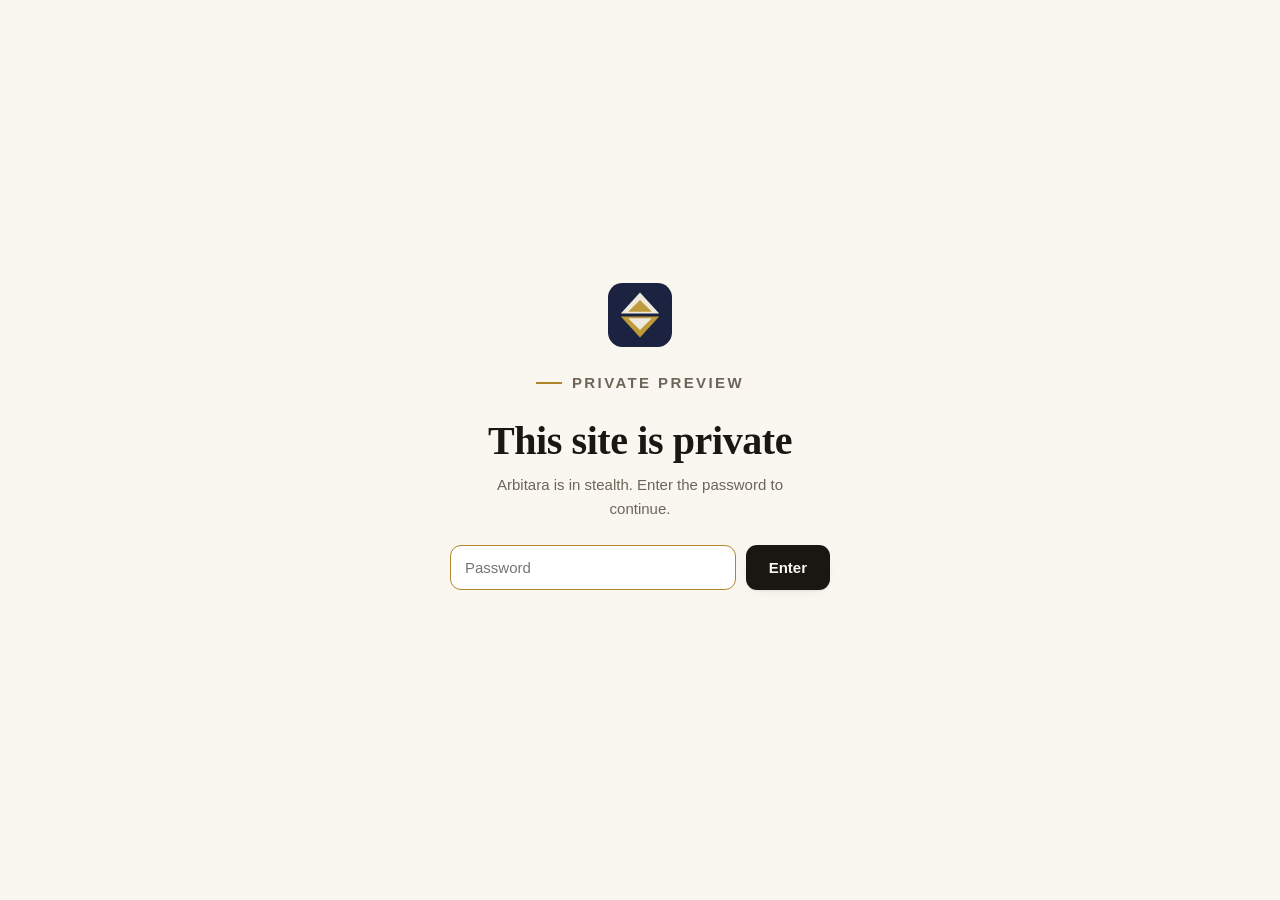
==== commit 482043ca: "Homepage: fix stale unverified stat (>45%% Harvard Business Review 2025) to match the verified, sour" ====
--- a/index.html
+++ b/index.html
@@ -82,22 +82,22 @@
       <div class="stat">
         <div class="n"><span class="u">20%</span></div>
         <div class="l">of respondents say their organization excels at decision making.</div>
-        <div class="src">McKinsey Global Survey, 2019</div>
+        <div class="src"><a href="https://www.mckinsey.com/capabilities/people-and-organizational-performance/our-insights/decision-making-in-the-age-of-urgency" target="_blank" rel="noopener">McKinsey &amp; Company, "Decision Making in the Age of Urgency," Apr 30, 2019</a></div>
       </div>
       <div class="stat">
-        <div class="n">&gt;<span class="u">45%</span></div>
-        <div class="l">of decision-making at large companies is too slow.</div>
-        <div class="src">Harvard Business Review, 2025</div>
+        <div class="n"><span class="u">57%</span></div>
+        <div class="l">cite a hierarchical, slow process as the single biggest thing getting in the way of good decisions.</div>
+        <div class="src"><a href="https://www.harvardbusiness.org/wp-content/uploads/2025/04/HBI_Infographic_The-State-of-Decision-Making_Apr2025.pdf" target="_blank" rel="noopener">Harvard Business Impact, "The State of Decision Making," Apr 2025</a></div>
       </div>
       <div class="stat">
         <div class="n"><span class="u">95%</span></div>
         <div class="l">correlation between excelling at decisions and top-tier financial results.</div>
-        <div class="src">Bain &amp; Company, 2011</div>
+        <div class="src"><a href="https://www.forbes.com/sites/baininsights/2011/03/23/score-your-organization-to-improve-decision-effectiveness/" target="_blank" rel="noopener">Bain &amp; Company, via Forbes, Mar 23, 2011</a></div>
       </div>
       <div class="stat">
         <div class="n"><span class="u">$250M</span></div>
         <div class="l">in wages squandered annually: about 530,000 lost manager-days a year at a typical Fortune 500 company.</div>
-        <div class="src">McKinsey, 2019</div>
+        <div class="src"><a href="https://www.mckinsey.com/capabilities/people-and-organizational-performance/our-insights/decision-making-in-the-age-of-urgency" target="_blank" rel="noopener">McKinsey &amp; Company, Apr 30, 2019</a></div>
       </div>
     </div>
   </div>
@@ -266,7 +266,7 @@
           <svg viewBox="0 0 24 24" fill="none" stroke="currentColor" stroke-width="1.7" stroke-linecap="round" stroke-linejoin="round"><circle cx="12" cy="6" r="3"/><path d="M7 21v-3c0-3 2.2-5 5-5s5 2 5 5v3"/></svg>
           <div class="pedestal-base"></div>
         </div>
-        <p class="pedestal-note" data-arb-edit="ai.illo.pedestalNote"><b>Humans stay in power of decisions.</b> AI informs and structures.</p>
+        <p class="pedestal-note" data-arb-edit="ai.illo.pedestalNote"><b>Humans stay in power of decisions.</b></p>
         <div class="ai-illo-steps">
           <div class="step"><span class="step-icon"><svg viewBox="0 0 24 24" fill="none" stroke="currentColor" stroke-width="1.7" stroke-linecap="round" stroke-linejoin="round"><path d="M6 3h9l4 4v14H6Z"/><path d="M15 3v4h4M9 12h7M9 15.5h7M9 8.5h3"/></svg></span><span data-arb-edit="ai.illo.step1">AI provides insights</span></div>
           <svg class="step-arrow" viewBox="0 0 24 24" fill="none" stroke="currentColor" stroke-width="2" stroke-linecap="round"><path d="M5 12h14M13 6l6 6-6 6"/></svg>
@@ -399,7 +399,7 @@
       <div>
         <h5>Self-Check</h5>
         <ul>
-          <li><a href="self-check.html#assessment">Five-question self-check</a></li>
+          <li><a href="self-check.html#assessment">Decision-effectiveness self-check</a></li>
           <li><a href="self-check.html#toolkit">Pre-decision checklist</a></li>
           <li><a href="investor.html">Investors</a></li>
           <li><a href="reading.html">Further reading</a></li>
--- a/style.css
+++ b/style.css
@@ -239,6 +239,8 @@
 .stat .n .u { color: var(--accent-ink); }
 .stat .l { font-size: 13.5px; color: var(--muted); margin-top: 12px; line-height: 1.4; }
 .stat .src { font-size: 11.5px; color: var(--faint); margin-top: 8px; }
+.stat .src a { color: inherit; text-decoration: underline; text-underline-offset: 2px; text-decoration-color: var(--line-2); }
+.stat .src a:hover { color: var(--accent-ink); text-decoration-color: currentColor; }
 
 /* ---------- Section headers ---------- */
 .head { max-width: 720px; margin-bottom: clamp(38px, 5vw, 60px); }
@@ -354,20 +356,31 @@
 
 /* ---------- Self-assessment ---------- */
 .assess { background: var(--card); border: 1px solid var(--line); border-radius: 16px; box-shadow: var(--shadow); overflow: hidden; margin-top: 8px; }
-.assess-body { display: grid; grid-template-columns: 1.3fr 1fr; gap: 0; }
+.assess-body { display: grid; grid-template-columns: 1.3fr 1fr; gap: 0; align-items: start; }
 .assess-qs { padding: 6px 30px; border-right: 1px solid var(--line); }
-.assess-q { display: flex; gap: 16px; align-items: flex-start; padding: 22px 0; border-top: 1px solid var(--line); }
+.assess-group-label { font-size: 11.5px; font-weight: 700; letter-spacing: .07em; text-transform: uppercase; color: var(--accent-ink); padding-top: 22px; }
+.assess-group-label:first-child { padding-top: 20px; }
+.assess-q { display: flex; gap: 16px; align-items: flex-start; padding: 18px 0; border-top: 1px solid var(--line); }
+.assess-group-label + .assess-q { border-top: none; padding-top: 12px; }
 .assess-q:first-child { border-top: none; }
 .aq-icon { flex: none; width: 40px; height: 40px; border-radius: 50%; display: grid; place-items: center; background: color-mix(in srgb, var(--accent) 12%, transparent); color: var(--accent-ink); }
 .aq-icon svg { width: 20px; height: 20px; }
 .aq-main { flex: 1; min-width: 0; padding-top: 2px; }
 .aq-text { font-size: 15px; color: var(--ink-soft); margin: 0 0 12px; line-height: 1.45; }
-.assess-result { padding: 30px; display: flex; flex-direction: column; justify-content: center; background: var(--paper-2); }
+/* Sticky so the score stays visible while scrolling a 15-question list —
+   needed once the list grew past a couple of screens' worth of questions;
+   the old 5-question version never scrolled far enough for this to matter.
+   Desktop (2-col) only; the mobile breakpoint collapses to 1fr and drops
+   the stickiness, since a result panel pinned mid-page reads oddly there. */
+.assess-result { padding: 30px; display: flex; flex-direction: column; justify-content: center; background: var(--paper-2); position: sticky; top: 130px; }
 .ar-label { font-size: 12px; letter-spacing: .1em; text-transform: uppercase; color: var(--faint); font-weight: 700; margin-bottom: 14px; }
 .ar-meter { height: 10px; border-radius: 5px; background: var(--paper); border: 1px solid var(--line-2); overflow: hidden; margin-bottom: 16px; }
 .ar-fill { height: 100%; width: 0%; background: var(--line-2); transition: width .4s ease, background .4s ease; }
 .ar-score { font-family: var(--serif); font-size: 22px; color: var(--ink); margin-bottom: 10px; letter-spacing: -.005em; }
 .ar-note { font-size: 14px; color: var(--muted); margin: 0; line-height: 1.55; }
+.ar-bench { font-size: 12.5px; color: var(--faint); margin: 16px 0 0; padding-top: 14px; border-top: 1px solid var(--line-2); line-height: 1.5; }
+.ar-bench a { color: inherit; text-decoration: underline; text-underline-offset: 2px; }
+.ar-bench a:hover { color: var(--accent-ink); }
 
 /* ---------- Contact ---------- */
 .contact-card { background: var(--card); border: 1px solid var(--line); border-radius: 18px; box-shadow: var(--shadow); padding: clamp(28px, 4vw, 40px) clamp(24px, 4vw, 38px); max-width: 640px; transition: box-shadow .3s ease; }
@@ -663,6 +676,10 @@
 #platform .head .eyebrow::before { background: #E4C97A; }
 #platform .head h2 { color: #FBF8F1; }
 #platform .head > p { color: rgba(251,248,241,.82); }
+/* Dark card wrapper so .plat can be embedded on a light-themed page (e.g. investor.html)
+   without requiring the whole section to adopt #platform's navy background. */
+.plat-embed { background: #141B36; border: 1px solid rgba(255,255,255,.08); border-radius: var(--rad); padding: clamp(22px, 4vw, 38px); margin: 28px 0; }
+.plat-embed .plat-hint { margin-top: 0; }
 .plat-hint { text-align: center; font-family: var(--sans); font-size: 12.5px; letter-spacing: .04em; color: #8290BE; margin: clamp(20px, 3vw, 34px) 0 0; }
 .plat { margin-top: 16px; display: flex; flex-direction: column; align-items: stretch; gap: 16px; }
 .plat-panel { border: 1px solid rgba(255,255,255,.14); border-radius: 16px; padding: clamp(20px, 3vw, 30px); background: rgba(255,255,255,.02); }
@@ -776,6 +793,13 @@
 .investor-teaser .teaser-lock { font-size: 26px; }
 .investor-teaser p { margin: 0; max-width: 46ch; color: var(--muted); font-size: 15px; }
 
+/* Bold emphasis in investor-page prose, gold instead of plain ink. Scoped to
+   <b> that is a direct child of a <p> — this reaches nested prose (e.g. the
+   founder bios inside .founders) while still excluding <b> set directly
+   inside non-paragraph dark components (.plat-detail, .rm-gate), which
+   already use their own contrast-matched color and have no <p> ancestor. */
+.investor-block p > b { color: var(--accent-ink); }
+
 /* ---------- Investor page data tables ---------- */
 /* For the gated content itself (market sizing, pricing tiers, unit
    economics, etc.) — a plain, readable table matching the card language
@@ -785,6 +809,134 @@
 .itable thead th { font-size: 12px; letter-spacing: .06em; text-transform: uppercase; color: var(--faint); font-weight: 700; background: var(--paper-2); border-bottom: 1px solid var(--line-2); }
 .itable tbody tr:last-child td { border-bottom: none; }
 .itable td:first-child, .itable th:first-child { font-weight: 600; color: var(--ink); }
+
+/* Quick-fire Q&A pairs (investor Problem section) — question in ink, answer
+   as the punchline right under it in the accent color, each pair its own
+   card so they read as three separate exchanges, not one run-on sentence. */
+.qa-list { list-style: none; margin: 20px 0 30px; padding: 0; display: flex; flex-direction: column; gap: 12px; }
+.qa-list li { padding: 16px 20px; border: 1px solid var(--line); border-radius: var(--rad); background: var(--card); }
+.qa-list .q { display: block; font-weight: 600; color: var(--ink); }
+.qa-list .a { display: block; margin-top: 6px; font-weight: 600; color: var(--accent-ink); }
+
+/* ---------- Roadmap (investor Roadmap section) ---------- */
+/* Three gated phases on a shared timeline, plus a fixed navy "north star"
+   card — same brand-lockup navy/gold/cream used by the badge, deliberately
+   theme-independent since it's a pull-quote accent, not page chrome. */
+.roadmap-grid { display: grid; grid-template-columns: 1fr 260px; gap: 28px; margin: 30px 0 10px; align-items: stretch; }
+.roadmap-phases { display: grid; grid-template-columns: repeat(3, 1fr); gap: 26px; }
+.rm-phase { position: relative; display: flex; flex-direction: column; padding-top: 22px; border-top: 1px solid var(--line-2); }
+.rm-dot { position: absolute; top: -6px; left: 0; width: 11px; height: 11px; border-radius: 50%; background: var(--accent); box-shadow: 0 0 0 3px var(--paper); }
+.rm-head { display: flex; align-items: baseline; gap: 10px; }
+.rm-num { font-family: var(--mono); font-size: 13px; font-weight: 700; color: var(--accent-ink); }
+.rm-head h3 { font-family: var(--serif); font-size: 20px; margin: 0; letter-spacing: -.01em; }
+.rm-year { display: block; font-family: var(--sans); font-size: 12.5px; color: var(--muted); margin: 2px 0 18px; }
+.rm-list { list-style: none; margin: 0 0 20px; padding: 0; display: flex; flex-direction: column; gap: 10px; flex: 1; }
+.rm-list li { font-family: var(--sans); font-size: 14.5px; line-height: 1.45; color: var(--ink-soft); padding-left: 14px; position: relative; }
+.rm-list li::before { content: "\2014"; position: absolute; left: 0; color: var(--line-2); }
+.rm-gate { margin-top: auto; border-top: 1px solid var(--line); padding-top: 12px; display: flex; flex-direction: column; gap: 3px; }
+.rm-gate-label { font-family: var(--sans); font-size: 11px; font-weight: 700; letter-spacing: .08em; text-transform: uppercase; color: var(--faint); }
+.rm-gate b { font-family: var(--serif); font-size: 15px; color: var(--slate); }
+.roadmap-north { background: var(--brand-navy); border-radius: var(--rad); padding: 26px 24px; display: flex; flex-direction: column; justify-content: center; }
+.rn-block .rn-label { display: block; font-family: var(--sans); font-size: 11px; font-weight: 700; letter-spacing: .08em; text-transform: uppercase; color: var(--brand-gold); margin-bottom: 8px; }
+.rn-block p { font-family: var(--serif); font-size: 17px; line-height: 1.35; color: var(--brand-cream); margin: 0; }
+.rn-block .rn-big { font-size: 26px; font-weight: 700; }
+.rn-block + .rn-block { border-top: 1px solid rgba(239,234,224,.15); margin-top: 22px; padding-top: 22px; }
+@media (max-width: 780px) {
+  .roadmap-grid { grid-template-columns: 1fr; }
+  .roadmap-phases { grid-template-columns: 1fr; gap: 22px; }
+}
+
+/* ---------- Channel list (investor GTM section) ---------- */
+/* A 3x2 grid, read left-to-right top-to-bottom like a numbered list —
+   pipe-style dividers between columns keep the six channels legible as
+   parallel tracks rather than a ranked sequence. */
+.gtm-channels { list-style: none; margin: 22px 0 8px; padding: 0; display: grid; grid-template-columns: repeat(3, 1fr); }
+.gtm-channels li { padding: 6px 20px 18px; border-left: 1px solid var(--line); }
+.gtm-channels li:nth-child(3n+1) { border-left: none; padding-left: 0; }
+.gtm-channels li:nth-child(n+4) { padding-top: 18px; border-top: 1px solid var(--line); }
+.gc-num { display: flex; align-items: center; justify-content: center; width: 26px; height: 26px; margin-bottom: 10px; border-radius: 50%; border: 1px solid var(--accent); color: var(--accent-ink); font-family: var(--serif); font-weight: 700; font-size: 13px; }
+.gtm-channels h4 { font-family: var(--serif); font-size: 15.5px; margin: 0 0 5px; line-height: 1.3; }
+.gtm-channels p { font-family: var(--sans); font-size: 13.5px; line-height: 1.5; color: var(--ink-soft); margin: 0; }
+@media (max-width: 780px) {
+  .gtm-channels { grid-template-columns: 1fr; }
+  .gtm-channels li { border-left: none; padding-left: 0; }
+  .gtm-channels li:nth-child(n+2) { padding-top: 18px; border-top: 1px solid var(--line); }
+}
+
+/* ---------- Segment grid (investor GTM section) ---------- */
+/* .focus = where the named beachhead buyer actually sits (Large Enterprises)
+   plus its natural next tier (Global Corporates / Governance). The other two
+   are shown, not hidden — but visibly de-emphasized, not pursued this round. */
+.segments-grid { display: grid; grid-template-columns: repeat(4, 1fr); gap: 16px; margin: 22px 0 8px; }
+.seg-card { border: 1px solid var(--line); border-radius: var(--rad); padding: 18px 18px 16px; background: var(--card); }
+.seg-tag { display: inline-block; font-family: var(--sans); font-size: 10.5px; font-weight: 700; letter-spacing: .07em; text-transform: uppercase; padding: 3px 9px; border-radius: 999px; margin-bottom: 10px; background: var(--paper-2); color: var(--faint); }
+.seg-card.focus { border-color: var(--accent); }
+.seg-card.focus .seg-tag { background: var(--accent); color: var(--paper); }
+.seg-card h4 { font-family: var(--serif); font-size: 16px; margin: 0 0 8px; }
+.seg-card p { font-family: var(--sans); font-size: 13.5px; line-height: 1.5; color: var(--ink-soft); margin: 0; }
+@media (max-width: 860px) { .segments-grid { grid-template-columns: 1fr 1fr; } }
+@media (max-width: 520px) { .segments-grid { grid-template-columns: 1fr; } }
+
+/* ---------- Market growth chart + KPI cards (investor Market section) ---------- */
+.mkt-chart-wrap { margin: 24px 0 6px; border: 1px solid var(--line); border-radius: var(--rad); background: var(--card); padding: 22px 22px 16px; }
+.mkt-chart-cap { font-family: var(--sans); font-size: 12.5px; color: var(--muted); margin: 0 0 12px; }
+.mkt-chart-wrap svg { width: 100%; height: auto; display: block; }
+.mkt-chart-note { font-family: var(--sans); font-size: 11.5px; color: var(--faint); margin: 10px 0 0; }
+.mkt-legend { display: flex; flex-wrap: wrap; gap: 18px; margin-top: 14px; }
+.mkt-legend span { display: inline-flex; align-items: center; gap: 7px; font-family: var(--sans); font-size: 12.5px; color: var(--ink-soft); }
+.mkt-legend i { width: 10px; height: 10px; border-radius: 50%; display: inline-block; }
+.mkt-kpi-grid { display: grid; grid-template-columns: repeat(3, 1fr); gap: 16px; margin: 22px 0; }
+.mkt-kpi-card { border: 1px solid var(--line); border-radius: var(--rad); padding: 20px 20px 16px; background: var(--card); }
+.mkt-kpi-card h4 { font-family: var(--serif); font-size: 15px; margin: 0 0 14px; color: var(--ink); line-height: 1.3; }
+.mkt-kpi-card dl { margin: 0 0 14px; display: flex; flex-direction: column; }
+.mkt-kpi-card dl > div { display: flex; justify-content: space-between; align-items: baseline; gap: 10px; border-top: 1px solid var(--line); padding: 9px 0; }
+.mkt-kpi-card dl > div:first-child { border-top: none; padding-top: 0; }
+.mkt-kpi-card dt { font-family: var(--sans); font-size: 12.5px; color: var(--muted); }
+.mkt-kpi-card dd { margin: 0; font-family: var(--serif); font-weight: 700; font-size: 15px; color: var(--slate); white-space: nowrap; text-align: right; }
+.mkt-kpi-card .src { font-size: 12px; padding-top: 10px; border-top: 1px solid var(--line); }
+.mkt-kpi-card .src a { color: inherit; text-decoration: underline; text-underline-offset: 2px; text-decoration-color: var(--line-2); }
+.mkt-kpi-card .src a:hover { color: var(--accent-ink); }
+@media (max-width: 860px) { .mkt-kpi-grid { grid-template-columns: 1fr; } }
+
+/* ---------- Pricing tier cards (investor Business model section) ---------- */
+/* Replaces a plain 3-row table so the price anchors each card visually
+   instead of sitting in a column that reads at a glance as just more text. */
+.tier-cards { display: grid; grid-template-columns: repeat(3, 1fr); gap: 16px; margin: 22px 0 28px; }
+.tier-card { border: 1px solid var(--line); border-radius: var(--rad); padding: 20px; background: var(--card); }
+.tier-card h4 { font-family: var(--serif); font-size: 16px; margin: 0 0 12px; }
+.tier-price { font-family: var(--serif); font-weight: 700; font-size: 19px; color: var(--accent-ink); margin-bottom: 12px; }
+.tier-price span { font-family: var(--sans); font-weight: 400; font-size: 12px; color: var(--muted); margin-left: 3px; }
+.tier-card p { font-family: var(--sans); font-size: 13px; line-height: 1.55; color: var(--ink-soft); margin: 0; }
+@media (max-width: 780px) { .tier-cards { grid-template-columns: 1fr; } }
+
+/* ---------- Market-sizing funnel (investor Market section) ---------- */
+/* Not literally area-proportional — TAM/SAM/SOM span three orders of
+   magnitude here, so a to-scale funnel would render SOM as a hairline.
+   Width narrows tier over tier to carry the "each layer is a subset of the
+   one above" logic instead. */
+.funnel { display: flex; flex-direction: column; align-items: center; gap: 8px; margin: 22px auto 8px; max-width: 620px; }
+.funnel-tier { width: 100%; padding: 16px 22px; border-radius: 10px; text-align: center; }
+.funnel-tier:nth-child(1) { background: var(--slate); }
+.funnel-tier:nth-child(2) { width: 70%; background: var(--slate-soft); }
+.funnel-tier:nth-child(3) { width: 40%; background: var(--accent); }
+.funnel-label { display: block; font-family: var(--sans); font-size: 12px; letter-spacing: .03em; color: rgba(255,255,255,.78); }
+.funnel-tier:nth-child(3) .funnel-label { color: rgba(25,23,18,.72); }
+.funnel-value { display: block; font-family: var(--serif); font-weight: 700; font-size: 21px; color: #fff; margin: 3px 0; }
+.funnel-tier:nth-child(3) .funnel-value { color: var(--ink); }
+.funnel-sub { display: block; font-family: var(--sans); font-size: 11px; color: rgba(255,255,255,.65); }
+.funnel-tier:nth-child(3) .funnel-sub { color: rgba(25,23,18,.62); }
+
+/* ---------- Competitive rings map (investor Competitive section) ---------- */
+/* Ring order encodes conceptual distance from the empty center: adjacent
+   infrastructure (Signavio/LeanIX, this page's own structural analogues)
+   sits closest; rules-based operational decisioning sits furthest. */
+.rings-wrap { display: flex; align-items: center; gap: 34px; margin: 22px 0 10px; flex-wrap: wrap; }
+.rings-svg { flex: 0 0 auto; width: min(320px, 100%); height: auto; }
+.rings-legend { flex: 1 1 240px; display: flex; flex-direction: column; gap: 10px; min-width: 220px; }
+.rings-legend .rl-row { display: flex; align-items: baseline; gap: 10px; }
+.rings-legend i { flex: none; width: 11px; height: 11px; border-radius: 50%; margin-top: 3px; }
+.rings-legend b { font-family: var(--serif); font-size: 14.5px; display: block; }
+.rings-legend span { display: block; font-family: var(--sans); font-size: 12.5px; color: var(--muted); margin-top: 2px; }
 
 /* ---------- Founder cards (investor Team section) ---------- */
 .founders { display: grid; grid-template-columns: 1fr 1fr; gap: 34px; margin: 4px 0 26px; }
@@ -879,6 +1031,7 @@
   .diag-tests { border-right: none; border-bottom: 1px solid var(--line); }
   .assess-body { grid-template-columns: 1fr; }
   .assess-qs { border-right: none; border-bottom: 1px solid var(--line); }
+  .assess-result { position: static; top: auto; }
   .nav-links { display: none; }
   .nav-links.open {
     display: flex; position: absolute; top: 110px; left: 0; right: 0; flex-direction: column;
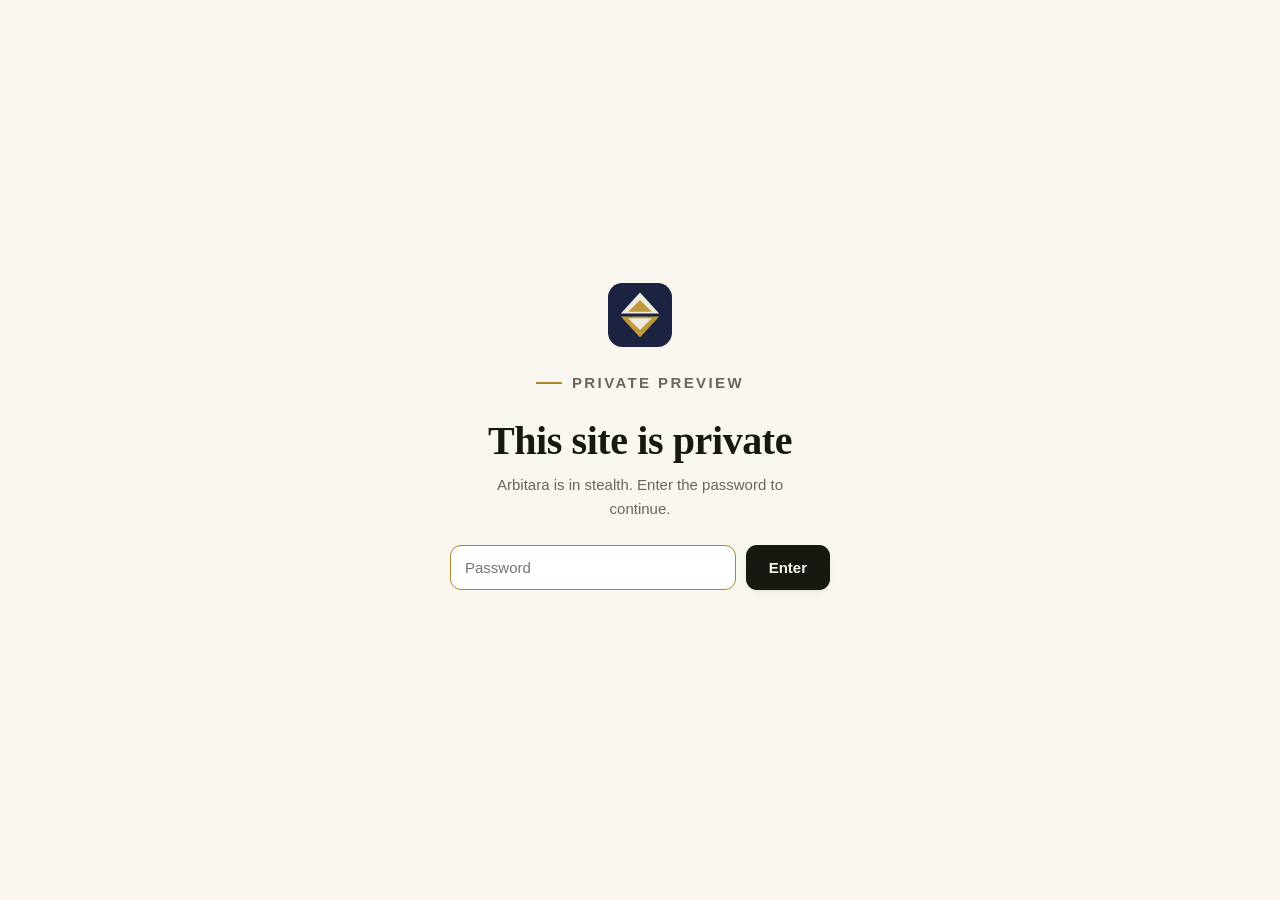
==== commit 0a039889: "AI capabilities list: sharpen the 4 'what the intelligence layer does' bullets on index.html and inv" ====
--- a/index.html
+++ b/index.html
@@ -282,10 +282,10 @@
         <div class="role" data-arb-edit="ai.split.leftRole">What the intelligence layer does</div>
         <h3 data-arb-edit="ai.split.leftH3">Raises the quality of the human choice</h3>
         <ul>
-          <li><svg viewBox="0 0 24 24" fill="none" stroke="currentColor" stroke-width="2" stroke-linecap="round"><path d="M20 6 9 17l-5-5"/></svg><span data-arb-edit="ai.split.leftItem1"><b>Structures</b>: surfaces relevant criteria and flags when the do-nothing option is missing.</span></li>
-          <li><svg viewBox="0 0 24 24" fill="none" stroke="currentColor" stroke-width="2" stroke-linecap="round"><path d="M20 6 9 17l-5-5"/></svg><span data-arb-edit="ai.split.leftItem2"><b>Generates options</b>: surfaces analogous past decisions and what happened.</span></li>
-          <li><svg viewBox="0 0 24 24" fill="none" stroke="currentColor" stroke-width="2" stroke-linecap="round"><path d="M20 6 9 17l-5-5"/></svg><span data-arb-edit="ai.split.leftItem3"><b>Monitors assumptions</b>: flags when one nears its review date or is contradicted.</span></li>
-          <li><svg viewBox="0 0 24 24" fill="none" stroke="currentColor" stroke-width="2" stroke-linecap="round"><path d="M20 6 9 17l-5-5"/></svg><span data-arb-edit="ai.split.leftItem4"><b>Detects bias</b>: makes visible the options never evaluated, the criteria overweighted.</span></li>
+          <li><svg viewBox="0 0 24 24" fill="none" stroke="currentColor" stroke-width="2" stroke-linecap="round"><path d="M20 6 9 17l-5-5"/></svg><span data-arb-edit="ai.split.leftItem1"><b>Clusters and structures</b>: groups related decisions together and surfaces the criteria that already apply.</span></li>
+          <li><svg viewBox="0 0 24 24" fill="none" stroke="currentColor" stroke-width="2" stroke-linecap="round"><path d="M20 6 9 17l-5-5"/></svg><span data-arb-edit="ai.split.leftItem2"><b>Provides existing libraries</b>: draws on the organization's own record of past decisions, criteria, and assumptions — not a blank page.</span></li>
+          <li><svg viewBox="0 0 24 24" fill="none" stroke="currentColor" stroke-width="2" stroke-linecap="round"><path d="M20 6 9 17l-5-5"/></svg><span data-arb-edit="ai.split.leftItem3"><b>Monitors decision content</b>: tracks assumptions, criteria, and context as they change, not just at the moment of signoff.</span></li>
+          <li><svg viewBox="0 0 24 24" fill="none" stroke="currentColor" stroke-width="2" stroke-linecap="round"><path d="M20 6 9 17l-5-5"/></svg><span data-arb-edit="ai.split.leftItem4"><b>Checks strategic alignment</b>: flags when a decision's direction drifts from the strategy it's meant to serve.</span></li>
         </ul>
       </div>
       <div class="ai-col decides">
